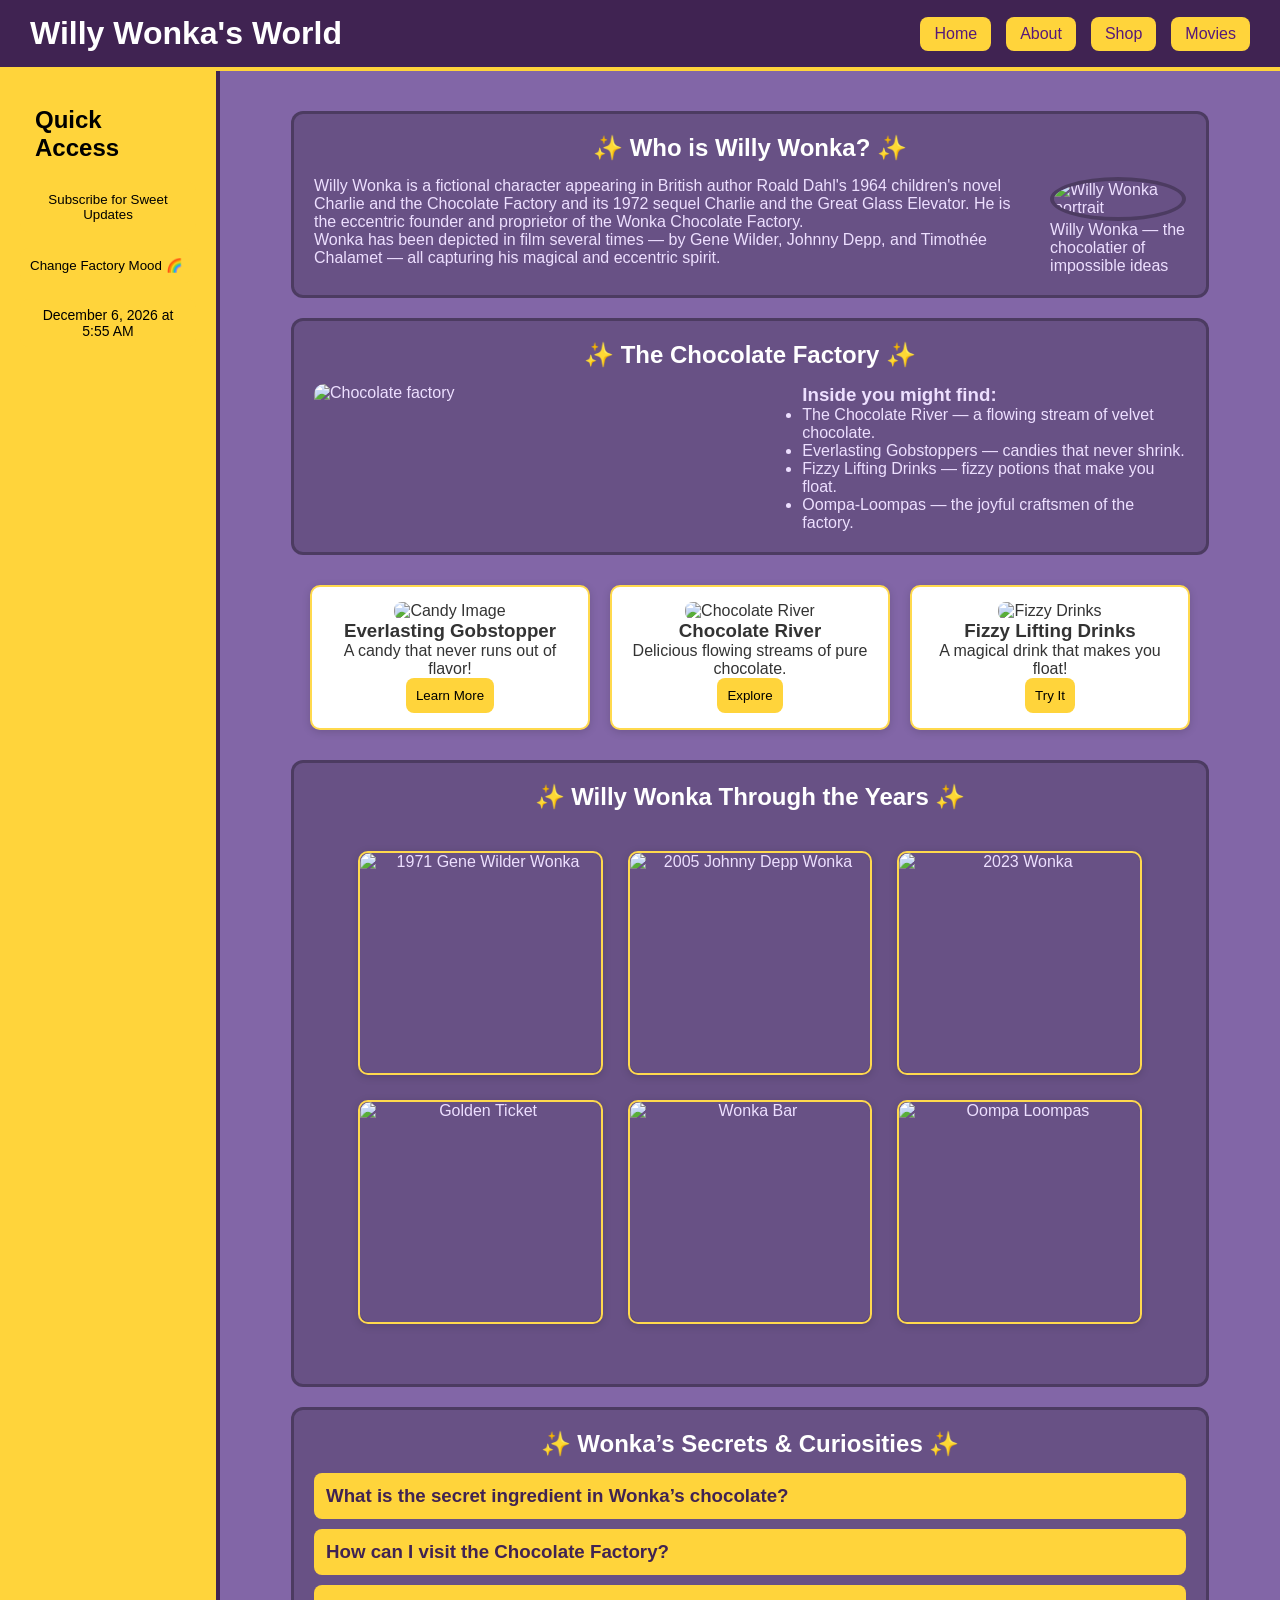
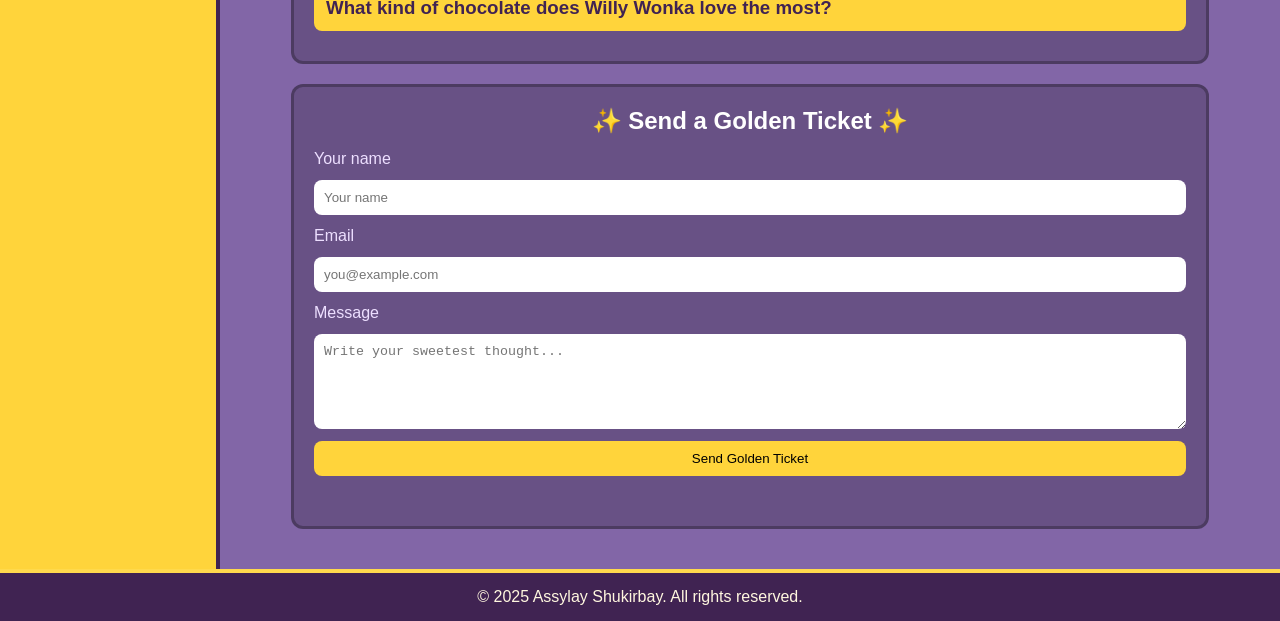
==== index.html @ 3266de16 "Updated project version" ====
<!DOCTYPE html>
<html lang="en">
<head>
  <meta charset="UTF-8">
  <title>About Willy Wonka</title>
  <link rel="stylesheet" href="style3.css">
  <meta name="viewport" content="width=device-width, initial-scale=1.0">
</head>
<body>

<div class="page-grid">
  
  <!-- Header -->
  <header class="header">

    <h1 class="site-title">Willy Wonka's World</h1>
    <nav class="nav">
      <a href="willy.html" class="nav-link">Home</a>
      <a href="index.html" class="nav-link">About</a>
      <a href="shop.html" class="nav-link">Shop</a>
      <a href="movies.html" class="nav-link">Movies</a>
    </nav>

  </header>

  <!-- Sidebar -->
  <aside class="sidebar">
    <h2>Quick Access</h2>

    <!-- Subscribe Button (Task 3 trigger) -->
    <div style="margin-top:20px;">
      <button id="openSubscribe" class="btn">Subscribe for Sweet Updates</button>
    </div>

    <div style="margin-top:16px;">
      <button id="changeBgBtn" class="btn">Change Factory Mood 🌈</button>
    </div>

    <div id="dateTimeBlock" class="sidebar-datetime" style="margin-top:16px;">
      <p id="nowText">Loading date & time...</p>
    </div>

  </aside>

  <!-- Main Content -->
  <main class="main">

    <!-- Who is Willy Wonka -->
    <div class="about-box">
      <h2 class="section-title">Who is Willy Wonka?</h2>
      <div class="who-grid">
        <div class="who-text">
          <p>Willy Wonka is a fictional character appearing in British author Roald Dahl's 1964 children's novel Charlie and the Chocolate Factory and its 1972 sequel Charlie and the Great Glass Elevator. He is the eccentric founder and proprietor of the Wonka Chocolate Factory.</p>
          <p>Wonka has been depicted in film several times — by Gene Wilder, Johnny Depp, and Timothée Chalamet — all capturing his magical and eccentric spirit.</p>
        </div>
        <div class="who-img">
          <img class="profile-img" src="https://i.ebayimg.com/images/g/S~IAAOSwTSdfg7ub/s-l1200.jpg" alt="Willy Wonka portrait">
          <p class="img-text">Willy Wonka — the chocolatier of impossible ideas</p>
        </div>
      </div>
    </div>

    <!-- The Factory -->
    <div class="about-box">
      <h2 class="section-title">The Chocolate Factory</h2>
      <div class="factory-media">
        <img class="factory-img" src="https://media.mpcvfx.com/app/uploads/2022/04/newcharlie_0005_2293dcg-1280x601.jpg" alt="Chocolate factory">
        <div class="factory-list">
          <h3>Inside you might find:</h3>
          <ul>
            <li>The Chocolate River — a flowing stream of velvet chocolate.</li>
            <li>Everlasting Gobstoppers — candies that never shrink.</li>
            <li>Fizzy Lifting Drinks — fizzy potions that make you float.</li>
            <li>Oompa-Loompas — the joyful craftsmen of the factory.</li>
          </ul>
        </div>
      </div>
    </div>

    <!-- Cards -->
    <div class="card-row">
      <div class="card">
        <img src="https://static.vecteezy.com/system/resources/previews/046/542/639/non_2x/a-pile-of-colorful-candies-on-a-transparent-background-free-png.png" alt="Candy Image">
        <h3>Everlasting Gobstopper</h3>
        <p>A candy that never runs out of flavor!</p>
        <button class="btn">Learn More</button>
      </div>
      <div class="card">
        <img src="https://static.vecteezy.com/system/resources/previews/059/022/002/non_2x/delicious-melted-chocolate-bar-with-nuts-and-splash-sweet-treat-photography-free-png.png" alt="Chocolate River">
        <h3>Chocolate River</h3>
        <p>Delicious flowing streams of pure chocolate.</p>
        <button class="btn">Explore</button>
      </div>
      <div class="card">
        <img src="https://static.vecteezy.com/system/resources/previews/069/588/450/non_2x/colorful-summer-drinks-free-png.png" alt="Fizzy Drinks">
        <h3>Fizzy Lifting Drinks</h3>
        <p>A magical drink that makes you float!</p>
        <button class="btn">Try It</button>
      </div>
    </div>

<!-- Gallery -->
    <div class="about-box">
      <h2 class="section-title">Willy Wonka Through the Years</h2>
      <div class="gallery">
        <figure> <img src="https://i.ebayimg.com/images/g/bK4AAOSwjyNiT4~T/s-l1200.jpg" alt="1971 Gene Wilder Wonka"> <figcaption>1971 Poster</figcaption> </figure> 
        <figure> <img src="https://static0.srcdn.com/wordpress/wp-content/uploads/2016/12/Gene-Wilder-in-Willy-Wonka-and-the-Chocolate-Factory.jpg" alt="2005 Johnny Depp Wonka"> <figcaption>Gene Wilder</figcaption> </figure> 
        <figure> <img src="https://upload.wikimedia.org/wikipedia/en/d/d9/Oompa_Loompas_in_1971.png" alt="2023 Wonka"> <figcaption>Oompa Loompas</figcaption> </figure> 
        <figure> <img src="https://images.bauerhosting.com/legacy/empire-tmdb/films/252/images/nyqiCFF3pjcdwG2KmOwvM6CCLKA.jpg" alt="Golden Ticket"> <figcaption>2005 Scene</figcaption> </figure> 
        <figure> <img src="https://m.media-amazon.com/images/M/MV5BMTM1MzAyMTk3Nl5BMl5BanBnXkFtZTcwMTIyNTIyMw@@._V1_.jpg" alt="Wonka Bar"> <figcaption>Johny Depp</figcaption> </figure> 
        <figure> <img src="https://static.wikia.nocookie.net/timburton/images/b/b1/WillyWonka.jpg" alt="Oompa Loompas"> <figcaption>Burton Style</figcaption> </figure> 
      </div>
    </div>

    <!-- FAQ -->
    <div class="about-box">
      <h2 class="section-title">Wonka’s Secrets & Curiosities</h2>

      <div class="faq">
        <div class="faq-item">
          <h3 class="faq-question">What is the secret ingredient in Wonka’s chocolate?</h3>
          <div class="faq-answer">
            <p>The secret in Wonka’s chocolate isn’t just sugar and cocoa — it’s pure wonder. It’s created with imagination and a little bit of mischief.</p>
          </div>
        </div>

        <div class="faq-item">
          <h3 class="faq-question">How can I visit the Chocolate Factory?</h3>
          <div class="faq-answer">
            <p>Find a Golden Ticket hidden inside a Wonka Bar — only the chosen few can enter the factory.</p>
          </div>
        </div>

        <div class="faq-item">
          <h3 class="faq-question">What kind of chocolate does Willy Wonka love the most?</h3>
          <div class="faq-answer">
            <p>He loves the kind that makes people smile — sometimes the simplest bar has the most magic.</p>
          </div>
        </div>
      </div>
    </div>

    <!-- Contact Form -->
    <div class="about-box">
      <h2 class="section-title">Send a Golden Ticket</h2>
      <form id="contactForm" class="contact-form" action="#" method="post" novalidate>
        <label for="name">Your name</label>
        <input id="name" name="name" type="text" placeholder="Your name">

        <label for="email">Email</label>
        <input id="email" name="email" type="email" placeholder="you@example.com">

        <label for="message">Message</label>
        <textarea id="message" name="message" rows="5" placeholder="Write your sweetest thought..."></textarea>

        <button class="btn" type="submit">Send Golden Ticket</button>
      </form>
    </div>

  </main>

  <!-- Footer -->
  <footer class="footer">
    <p>© 2025 Assylay Shukirbay. All rights reserved.</p>
  </footer>
</div>

<div id="subscribeOverlay" class="popup-overlay hidden">
  <div class="popup" role="dialog" aria-modal="true" aria-labelledby="popupTitle">
    <h2 id="popupTitle">Join the Candy Club!</h2>
    <form id="subscribeForm" class="popup-form" novalidate>
      <label for="popupEmail">Email:</label>
      <input type="email" id="popupEmail" name="popupEmail" placeholder="you@wonka.com" required>
      <div style="display:flex; gap:8px; justify-content:center; margin-top:10px;">
        <button type="submit" class="btn">Join Now</button>
        <button type="button" id="closeSubscribe" class="btn close-btn">Close</button>
      </div>
    </form>
  </div>
</div>

<!--Script Connection -->
<script src="script3.js" defer></script>
</body>
</html>
---- style3.css ----
body {
  font-family:'Segoe UI', Tahoma, Geneva, Verdana, sans-serif;
}
* { box-sizing: border-box; margin: 0; padding: 0; } 
.page-grid {
  display: grid;
  grid-template-areas:
    "header header"
    "sidebar main"
    "footer footer";
  grid-template-columns: 220px 1fr;
  grid-template-rows: auto 1fr auto;
  min-height: 100vh;
  background: #8266a7;
}

/* Areas */
.header { grid-area: header; }
.sidebar { grid-area: sidebar; }
.main { grid-area: main; }
.footer { grid-area: footer; }

/* header*/
.header {
  background: #402352;
  color: white;
  padding: 15px 30px;
  border-bottom: 4px solid #ffd43b;
  display: flex;
  justify-content: space-between;
  align-items: center;
}
.nav {
  display: flex;
  gap: 15px;
}
.nav-link {
  padding: 8px 14px;
  background: #ffd43b;
  color: #571979;
  text-decoration: none;
  border-radius: 8px;
  transition: 0.3s;
}
.nav-link:hover {
  background: f5e77a;
  color: white;
}

/*sidebar*/
.sidebar {
  background: #ffd43b;
  padding: 20px;
  border-right: 4px solid #402352;
}
.sidebar h2 {
  margin:15px;
}

.popup-form .error-text {
  color: #000000; /* нежно-розовый */
}

.sidebar a {
  text-decoration: none;
  color: #402352;
}

.sidebar-datetime {
  background: #ffd43b;
  border-radius: 8px;
  padding: 8px;
  color: #000000;
  font-size: 14px;
  text-align: center;
}

/*main content*/
.main {
  padding: 20px;
  color: #eddfff;
}

/* Titles */
.section-title {
  color: white;
  text-align: center;
  margin-bottom: 15px;
}
.section-title::before { content: "✨ "; }
.section-title::after { content: " ✨"; }

/* About */
.about-box {
  background: rgba(0,0,0,0.2);
  margin: 20px auto;
  padding: 20px;
  border: 3px solid #00000045;
  border-radius: 12px;
  width: 90%;
}
.who-grid {
  display: flex;
  gap: 20px;
}
.profile-img {
  width: 200px;
  height: 200px;
  border-radius: 50%;
  border: 4px solid #00000045;
}

/* Factory */
.factory-media {
  display: flex;
  gap: 20px;
  margin-top: 10px;
}
.factory-img {
  width: 60%;
  border-radius: 10px;
  object-fit: cover;
}

/* FAQ styles */
.faq {
  margin-top: 10px;
}
.faq-item {
  margin-bottom: 10px;
}
.faq-question {
  background: #ffd43b;
  color: #402352;
  padding: 12px;
  border-radius: 8px;
  cursor: pointer;
  margin-bottom: 0;
  transition: background 0.3s;
  user-select: none;
}
.faq-question:hover {
  background: #ffb84d;
}
.faq-question.active {
  background: #ff9f3c;
  color: white;
}

.faq-answer {
  background: rgba(0, 0, 0, 0.178);
  color: rgb(255, 255, 255);
  padding: 0 12px;
  margin-bottom: 5px;
  overflow: hidden;
  border-radius: 8px;
  transition: max-height 0.35s ease, padding 0.35s ease;
  max-height: 0; /* hidden by default */
}

/* Cards */
.card-row {
  color: #333;
  display: flex;
  gap: 20px;
  margin: 30px auto;
  justify-content: center;
  flex-wrap: wrap;
}
.card {
  background: white;
  border-radius: 10px;
  padding: 15px;
  max-width: 280px;
  text-align: center;
  transition: transform 0.3s, box-shadow 0.3s;
  border: 2px solid #ffd94d;              
  box-shadow: 0 2px 8px rgba(0,0,0,0.15); 
}
.card img {
  width: 100%;
  height: auto;
  object-fit: contain;
  border-radius: 8px;
}
.card:hover {
  transform: scale(1.05);
  box-shadow: 0 4px 12px rgba(0,0,0,0.3);
}

/* Gallery */
.gallery {
  display: grid;
  grid-template-columns: repeat(3, 1fr);
  gap: 25px; 
  margin: 40px auto;
  width: 90%;
}
.gallery figure {
  position: relative;
  overflow: hidden;
  border-radius: 10px;
  margin: 0;
  text-align: center;
  border: 2px solid #ffd94d;             
  box-shadow: 0 2px 8px rgba(0,0,0,0.15);
}
.gallery img {
  width: 100%;
  height: 220px;
  object-fit: cover;
  border-radius: 10px;
  display: block;
  transition: transform 0.3s, box-shadow 0.3s;
  box-shadow: 0 4px 10px rgba(0,0,0,0.3);
}
.gallery figure:hover img {
  transform: scale(1.1);
  box-shadow: 0 6px 16px rgba(0,0,0,0.4);
}
.gallery figcaption {
  position: absolute;
  bottom: 0;
  left: 0;
  right: 0;
  background: rgba(0,0,0,0.6);
  color: #fff7df;
  padding: 8px;
  text-align: center;
  opacity: 0;
  transition: opacity 0.3s;
}
.gallery figure:hover figcaption {
  opacity: 1;
}

/* Contact Form */
.contact-form {
  display: flex;
  flex-direction: column;
  gap: 12px;
  margin-bottom: 30px; 
}
.contact-form input,
.contact-form textarea {
  padding: 10px;
  border-radius: 8px;
  border: none;
}
.btn {
  background: #ffd43b;
  padding: 10px;
  border: none;
  border-radius: 8px;
  cursor: pointer;
}
.btn:hover {
  background: #ffb84d;
  color: white;
}

/* Footer */
.footer {
  background: #402352;
  color: #fff7df;
  text-align: center;
  padding: 15px;
  border-top: 4px solid #ffd94d;
}

.popup-overlay {
  position: fixed;
  top: 0;
  left: 0;
  width: 100%;
  height: 100%;
  display: flex;
  align-items: center;
  justify-content: center;
  background: rgba(64, 35, 82, 0.8);
  z-index: 1000;
}
.popup {
  background: #ffd94d;
  padding: 20px;
  border-radius: 12px;
  color: #402352;
  text-align: center;
  width: 320px;
}
.popup input {
  width: 100%;
  padding: 8px;
  margin: 10px 0;
  border-radius: 8px;
  border: none;
}

.hidden {
  display: none;
}

.error-text {
  color: #ffb84d;
  font-size: 14px;
  margin-top: 6px;
}

/* Responsive */
@media (max-width: 900px) {
  .page-grid { grid-template-columns: 1fr; grid-template-areas: "header" "main" "sidebar" "footer"; }
  .sidebar { order: 3; }
  .who-grid { flex-direction: column; align-items: center; }
  .gallery { grid-template-columns: repeat(2, 1fr); }
}
@media (max-width: 480px) {
  .gallery { grid-template-columns: 1fr; }
}
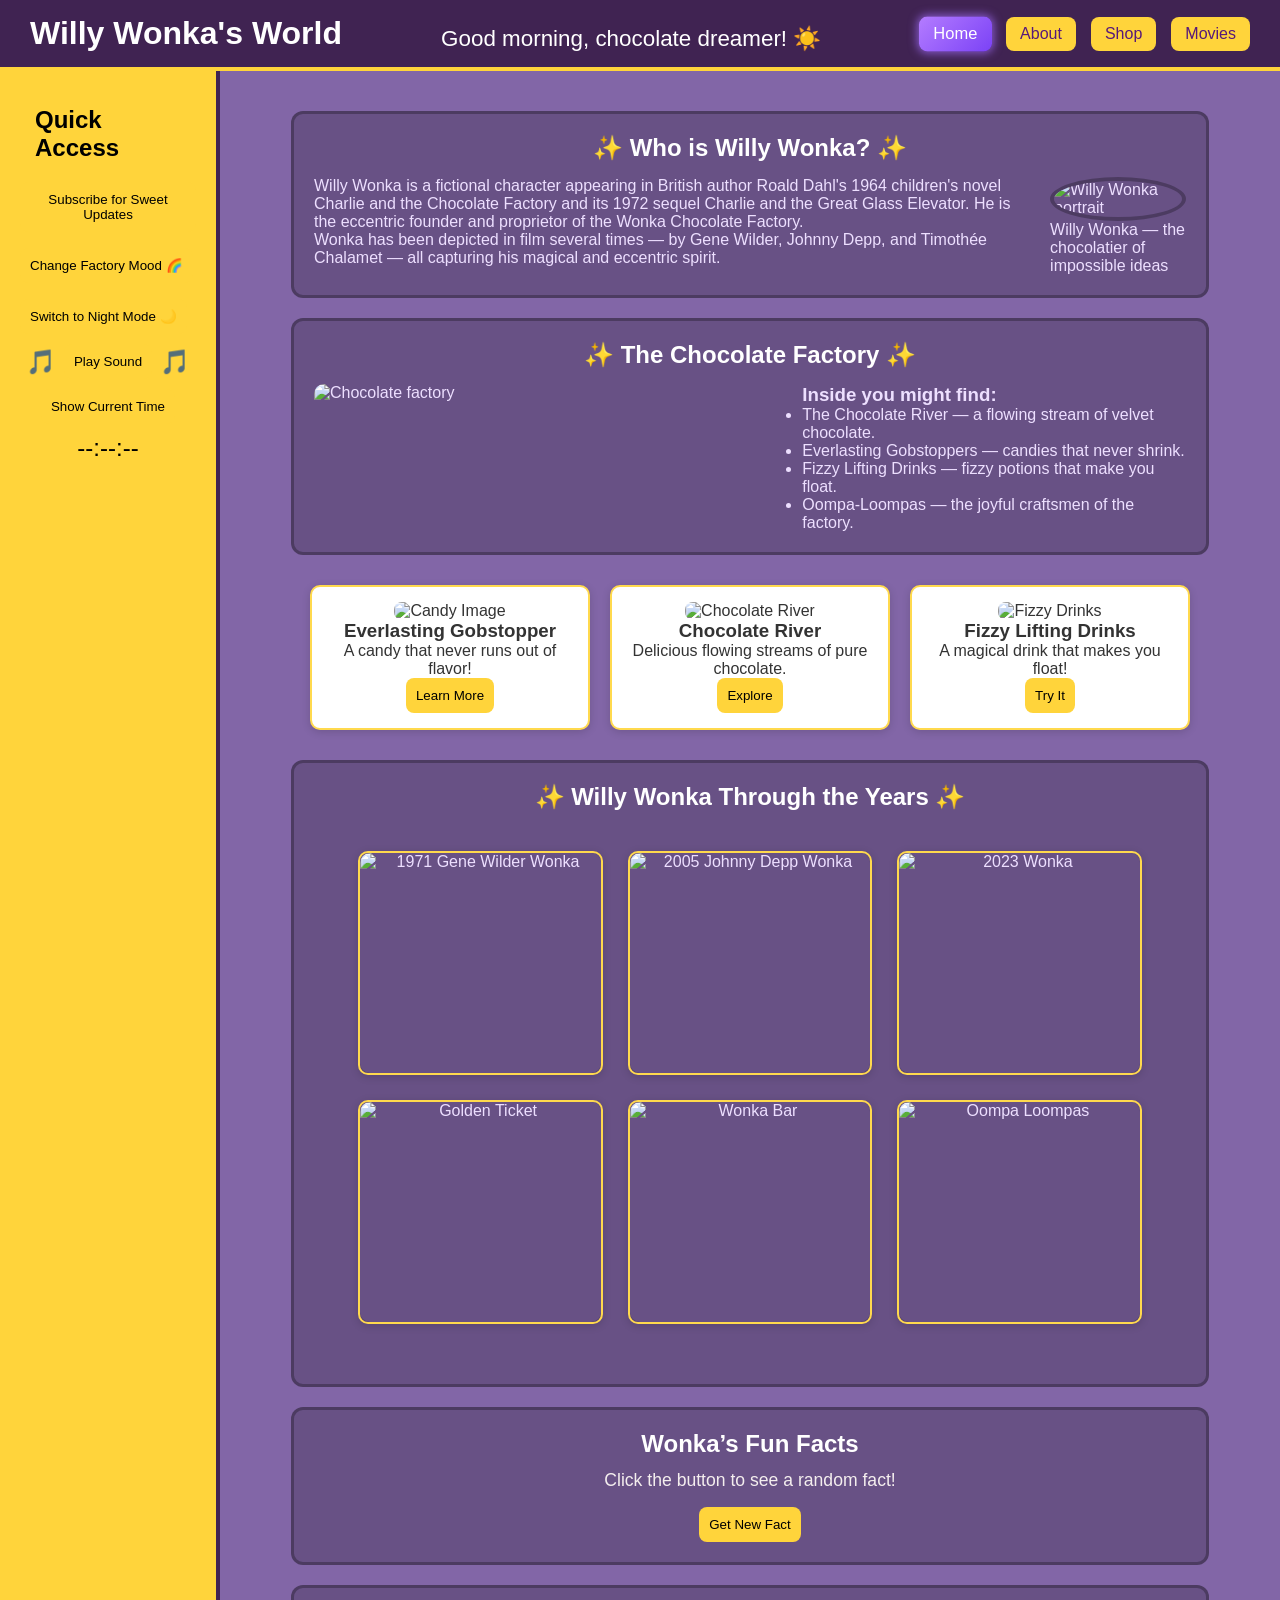
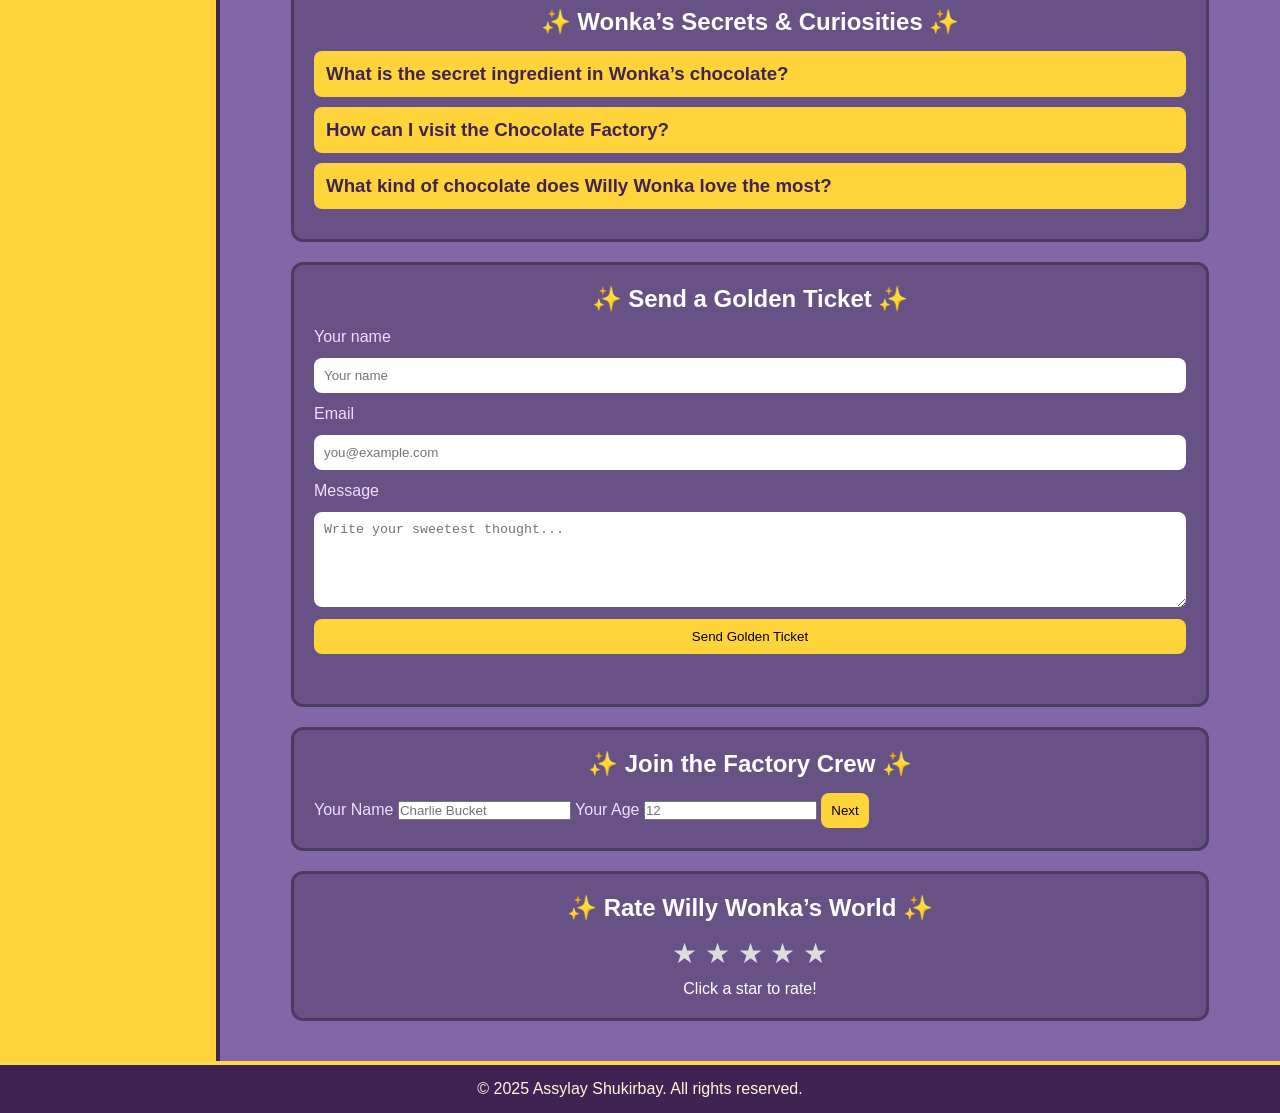
==== commit 09194042: "assignment" ====
--- a/index.html
+++ b/index.html
@@ -14,11 +14,14 @@
   <header class="header">
 
     <h1 class="site-title">Willy Wonka's World</h1>
+    <!-- Dynamic Greeting -->
+    <h3 id="greetingMessage" class="greeting-message"></h3>
+
     <nav class="nav">
-      <a href="willy.html" class="nav-link">Home</a>
-      <a href="index.html" class="nav-link">About</a>
-      <a href="shop.html" class="nav-link">Shop</a>
-      <a href="movies.html" class="nav-link">Movies</a>
+      <a href="willy.html" class="nav-item nav-link">Home</a>
+      <a href="index.html" class="nav-item nav-link">About</a>
+      <a href="shop.html" class="nav-item nav-link">Shop</a>
+      <a href="movies.html" class="nav-item nav-link">Movies</a>
     </nav>
 
   </header>
@@ -29,16 +32,28 @@
 
     <!-- Subscribe Button (Task 3 trigger) -->
     <div style="margin-top:20px;">
-      <button id="openSubscribe" class="btn">Subscribe for Sweet Updates</button>
+      <button id="openSubscribe" class="nav item btn">Subscribe for Sweet Updates</button>
     </div>
 
     <div style="margin-top:16px;">
-      <button id="changeBgBtn" class="btn">Change Factory Mood 🌈</button>
-    </div>
-
-    <div id="dateTimeBlock" class="sidebar-datetime" style="margin-top:16px;">
-      <p id="nowText">Loading date & time...</p>
-    </div>
+      <button id="changeBgBtn" class="nav item btn">Change Factory Mood 🌈</button>
+    </div>
+
+    <div style="margin-top:16px;">
+      <button id="themeToggle" class="nav item btn">Switch to Night Mode 🌙</button>
+    </div>
+
+    <li class="sound-menu-item" tabindex="0">
+      <div id="magicChoco" class="magic-sound">🎵</div>
+      <button id="soundButton" class="btn">Play Sound</button>
+      <audio id="wonkaSound" src="magic sound.mp3"></audio>
+      <div id="magicChoco" class="magic-sound">🎵</div>
+    </li>
+
+    <div class="time-box">
+    <button id="showTimeBtn" class="btn">Show Current Time</button>
+    <p id="timeDisplay">--:--:--</p>
+  </div>
 
   </aside>
 
@@ -99,7 +114,7 @@
       </div>
     </div>
 
-<!-- Gallery -->
+    <!-- Gallery -->
     <div class="about-box">
       <h2 class="section-title">Willy Wonka Through the Years</h2>
       <div class="gallery">
@@ -112,6 +127,30 @@
       </div>
     </div>
 
+    <!-- Random quoute section -->
+    <div class="about-box">
+    <div class="quote-section">
+      <h2>Wonka’s Fun Facts</h2>
+      <p id="factArea">Click the button to see a random fact!</p>
+
+      <div id="factList" style="display: none;">
+        <p>Roald Dahl wrote “Charlie and the Chocolate Factory” in 1964 — it became one of the most beloved children’s books in the world.</p>
+        <p>Willy Wonka’s first on-screen appearance was in 1971, played by Gene Wilder in a purple velvet coat and top hat.</p>
+        <p>The golden ticket idea was inspired by Dahl’s love of mystery and his dislike of boring chocolate bars.</p>
+        <p>In Tim Burton’s 2005 remake, Johnny Depp’s portrayal of Wonka was inspired partly by children’s TV hosts and pop icons.</p>
+        <p>Roald Dahl himself worked at Cadbury’s chocolate company — it gave him the idea for a secret chocolate factory!</p>
+        <p>The Oompa-Loompas were originally described as African pygmies — later changed to avoid controversy.</p>
+        <p>Every golden ticket in the story promised a lifetime supply of chocolate — the ultimate childhood dream!</p>
+        <p>Gene Wilder improvised many of his lines, adding his quirky and unpredictable energy to the character.</p>
+        <p>In the book, Charlie’s family was originally supposed to include more children — but Dahl simplified it later.</p>
+        <p>The chocolate river in the 1971 film was actually made from water, chocolate powder, and cream — and it spoiled fast!</p>
+      </div>
+
+      <button id="factButton" class="btn">Get New Fact </button>
+    </div>
+    </div>
+
+
     <!-- FAQ -->
     <div class="about-box">
       <h2 class="section-title">Wonka’s Secrets & Curiosities</h2>
@@ -156,6 +195,69 @@
         <button class="btn" type="submit">Send Golden Ticket</button>
       </form>
     </div>
+
+    <!-- Multi-Step Form -->
+    <div class="about-box">
+      <h2 class="section-title">Join the Factory Crew</h2>
+      <form id="multiStepForm" class="multi-form" novalidate>
+        <!-- Step 1 -->
+        <div class="form-step active-step" data-step="1">
+          <label for="crewName">Your Name</label>
+          <input type="text" id="crewName" name="crewName" placeholder="Charlie Bucket">
+
+          <label for="crewAge">Your Age</label>
+          <input type="number" id="crewAge" name="crewAge" placeholder="12">
+
+          <button type="button" class="btn next-btn">Next</button>
+        </div>
+
+        <!-- Step 2 -->
+        <div class="form-step" data-step="2">
+          <label for="favoriteSweet">Your Favorite Candy</label>
+          <input type="text" id="favoriteSweet" name="favoriteSweet" placeholder="Everlasting Gobstopper">
+
+          <label for="dreamRole">Your Dream Role in the Factory</label>
+          <input type="text" id="dreamRole" name="dreamRole" placeholder="Chocolate Taster 🍫">
+
+          <div class="form-navigation">
+            <button type="button" class="btn back-btn">Back</button>
+            <button type="button" class="btn next-btn">Next</button>
+          </div>
+        </div>
+
+        <!-- Step 3 -->
+        <div class="form-step" data-step="3">
+          <p>Review your information, and if everything looks delicious — submit your form!</p>
+          
+          <div class="review-box">
+            <p><strong>Name:</strong> <span id="reviewName"></span></p>
+            <p><strong>Age:</strong> <span id="reviewAge"></span></p>
+            <p><strong>Favorite Candy:</strong> <span id="reviewSweet"></span></p>
+            <p><strong>Dream Role:</strong> <span id="reviewRole"></span></p>
+          </div>
+          
+          <div class="form-navigation">
+            <button type="button" class="btn back-btn">Back</button>
+            <button type="submit" class="btn">Submit</button>
+          </div>
+        </div>
+      </form>
+    </div>
+
+
+    <!-- Rating Section -->
+    <div class="about-box">
+      <h2 class="section-title">Rate Willy Wonka’s World</h2>
+      <div class="rating-section" style="text-align:center; font-size:28px; color:#ddd;">
+        <span class="star" data-value="1">★</span>
+        <span class="star" data-value="2">★</span>
+        <span class="star" data-value="3">★</span>
+        <span class="star" data-value="4">★</span>
+        <span class="star" data-value="5">★</span>
+      </div>
+      <p id="ratingMessage" style="text-align:center; margin-top:10px; color:white;">Click a star to rate!</p>
+    </div>
+
 
   </main>
 
@@ -182,4 +284,4 @@
 <!--Script Connection -->
 <script src="script3.js" defer></script>
 </body>
-</html>
+</html>
--- a/style3.css
+++ b/style3.css
@@ -1,7 +1,7 @@
+* { box-sizing: border-box; margin: 0; padding: 0; } 
 body {
   font-family:'Segoe UI', Tahoma, Geneva, Verdana, sans-serif;
 }
-* { box-sizing: border-box; margin: 0; padding: 0; } 
 .page-grid {
   display: grid;
   grid-template-areas:
@@ -53,6 +53,7 @@
   padding: 20px;
   border-right: 4px solid #402352;
 }
+
 .sidebar h2 {
   margin:15px;
 }
@@ -73,6 +74,44 @@
   color: #000000;
   font-size: 14px;
   text-align: center;
+}
+
+.sound-menu-item {
+  display: flex;
+  align-items: center;
+  justify-content: center;
+  gap: 8px;
+  margin-top: 10px;
+}
+
+.sound-btn {
+  background: #ffd43b;
+  padding: 10px;
+  border: none;
+  border-radius: 8px;
+  color: #000000;
+  cursor: pointer;
+}
+
+.sound-btn:hover {
+  background-color: #ffd43b;
+  color: #ffffff;
+  transform: scale(1.05);
+}
+
+.magic-sound {
+  font-size: 1.5rem;
+  animation: spin 3s linear infinite;
+}
+
+/* ключевые кадры вращения */
+@keyframes spin {
+  from {
+    transform: rotate(0deg);
+  }
+  to {
+    transform: rotate(360deg);
+  }
 }
 
 /*main content*/
@@ -268,6 +307,7 @@
   border-top: 4px solid #ffd94d;
 }
 
+/* Popup */
 .popup-overlay {
   position: fixed;
   top: 0;
@@ -306,6 +346,228 @@
   margin-top: 6px;
 }
 
+/* Rating star */
+.star {
+  cursor: pointer;
+  transition: color 0.3s, transform 0.2s;
+}
+.star:hover {
+  transform: scale(1.2);
+}
+.star.selected {
+  color: #ffd43b;
+}
+.star.highlight {
+  color: #ffb84d;
+}
+
+/* --- Random Fact Section --- */
+.quote-section{
+  text-align: center;
+}
+
+.quote-section h2 {
+  margin-bottom: 12px;
+  color: #ffffff;
+}
+
+.quote-section p {
+  font-size: 1.1em;
+  margin-bottom: 16px;
+  color: #f4eeee;
+}
+
+/* time */
+.time-box {
+  padding: 10px;
+  text-align: center;
+}
+
+.time-box h2 {
+  color: #000000;
+}
+
+#timeDisplay {
+  font-size: 1.5rem;
+  color: #000000;
+  margin-top: 10px;
+  transition: opacity 0.3s ease;
+}
+
+
+/* --- Keyboard Navigation Highlight --- */
+.nav-item:focus {
+  outline: none;
+  box-shadow: 0 0 8px 2px #a36fffaa;
+  background: linear-gradient(135deg, #b47cff, #7b42f6);
+  color: white !important;
+  transform: scale(1.03);
+  transition: all 0.2s;
+}
+
+/* --- Multi-Step Form --- */
+.form-step {
+  display: none;
+  opacity: 0;
+  transform: translateY(10px);
+  transition: opacity 0.4s ease, transform 0.4s ease;
+}
+
+.active-step {
+  display: block;
+  opacity: 1;
+  transform: translateY(0);
+}
+
+.night-mode .review-box {
+  background: rgba(255, 255, 255, 0.08);
+  color: #e7dcff;
+  border: 1px solid #a97cff4d;
+}
+
+@keyframes fadeIn {
+  from { opacity: 0; transform: translateY(5px); }
+  to { opacity: 1; transform: translateY(0); }
+}
+
+/* --- Greeting Message --- */
+.greeting-message {
+  font-size: 1.4rem;
+  font-weight: 500;
+  text-align: center;
+  color: #ffffff;
+  margin-top: 10px;
+  transition: color 0.3s ease, opacity 0.5s ease;
+}
+
+/* --- Deep Night Theme --- */
+.night-mode {
+  background: #0f0b18 !important;
+  color: #f0eaff !important;
+}
+
+/* Header */
+.night-mode .header {
+  background: #1a1028;
+  color: #ffe87a;
+  border-bottom-color: #a36fff;
+  box-shadow: 0 0 12px #3d1d66;
+}
+
+.night-mode .greeting-message {
+  color: #d6b6ff;
+}
+
+/* Keyboard navigation */
+.night-mode .nav-item:focus {
+  box-shadow: 0 0 10px 3px #ffda7988;
+  background: linear-gradient(135deg, #6a36a8, #522b82);
+  color: #ffe87a !important;
+}
+
+/* Sidebar */
+.night-mode .sidebar {
+  background: #1e1433;
+  color: #ffe87a;
+  border-right-color: #a36fff;
+  box-shadow: inset 0 0 10px #2d1a4f;
+}
+.night-mode .sidebar h2 {
+  color: #ffda79;
+}
+
+.night-mode .sidebar #timeDisplay{
+  color: #f4eeee;
+}
+
+
+/* Main */
+.night-mode .main {
+  color: #f0eaff;
+}
+
+/* Boxes */
+.night-mode .about-box {
+  background: rgba(255, 255, 255, 0.08);
+  border: 2px solid #a36fff55;
+  box-shadow: 0 0 10px rgba(163, 111, 255, 0.2);
+}
+
+/* Buttons */
+.night-mode .btn {
+  background: linear-gradient(145deg, #522b82, #6a36a8);
+  color: #ffe87a;
+  border: 1px solid #a36fff55;
+  box-shadow: 0 0 6px rgba(163, 111, 255, 0.3);
+}
+.night-mode .btn:hover {
+  background: linear-gradient(145deg, #6a36a8, #844cd1);
+  color: white;
+}
+
+/* Nav Links */
+.night-mode .nav-link {
+  background: #522b82;
+  color: #ffd94d;
+  border: 1px solid #a36fff33;
+}
+.night-mode .nav-link:hover {
+  background: #844cd1;
+  color: white;
+}
+
+/* Footer */
+.night-mode .footer {
+  background: #1a1028;
+  color: #ffe87a;
+  border-top-color: #a36fff;
+  box-shadow: 0 -2px 12px #3d1d66;
+}
+
+/* Gallery & Cards */
+.night-mode .card {
+  background: #1e1433;
+  color: #e4d6ff;
+  border-color: #a36fff55;
+  box-shadow: 0 0 10px rgba(163, 111, 255, 0.2);
+}
+.night-mode .gallery figure {
+  border-color: #a36fff55;
+  box-shadow: 0 0 10px rgba(163, 111, 255, 0.25);
+}
+
+/* Quote section */
+
+.night-mode .quote-section h2 {
+  color: #ffda79;
+}
+
+.night-mode .quote-section p {
+  color: #f0eaff;
+}
+/* FAQ */
+.night-mode .faq-question {
+  background: #2b1a4a;
+  color: #ffda79;
+}
+.night-mode .faq-question.active {
+  background: #844cd1;
+  color: white;
+}
+.night-mode .faq-answer {
+  background: rgba(255, 255, 255, 0.07);
+  color: #f0eaff;
+}
+
+/* Stars (for rating) */
+.night-mode .star.selected {
+  color: #ffda79;
+}
+.night-mode .star.highlight {
+  color: #ffe87a;
+}
+
+
 /* Responsive */
 @media (max-width: 900px) {
   .page-grid { grid-template-columns: 1fr; grid-template-areas: "header" "main" "sidebar" "footer"; }
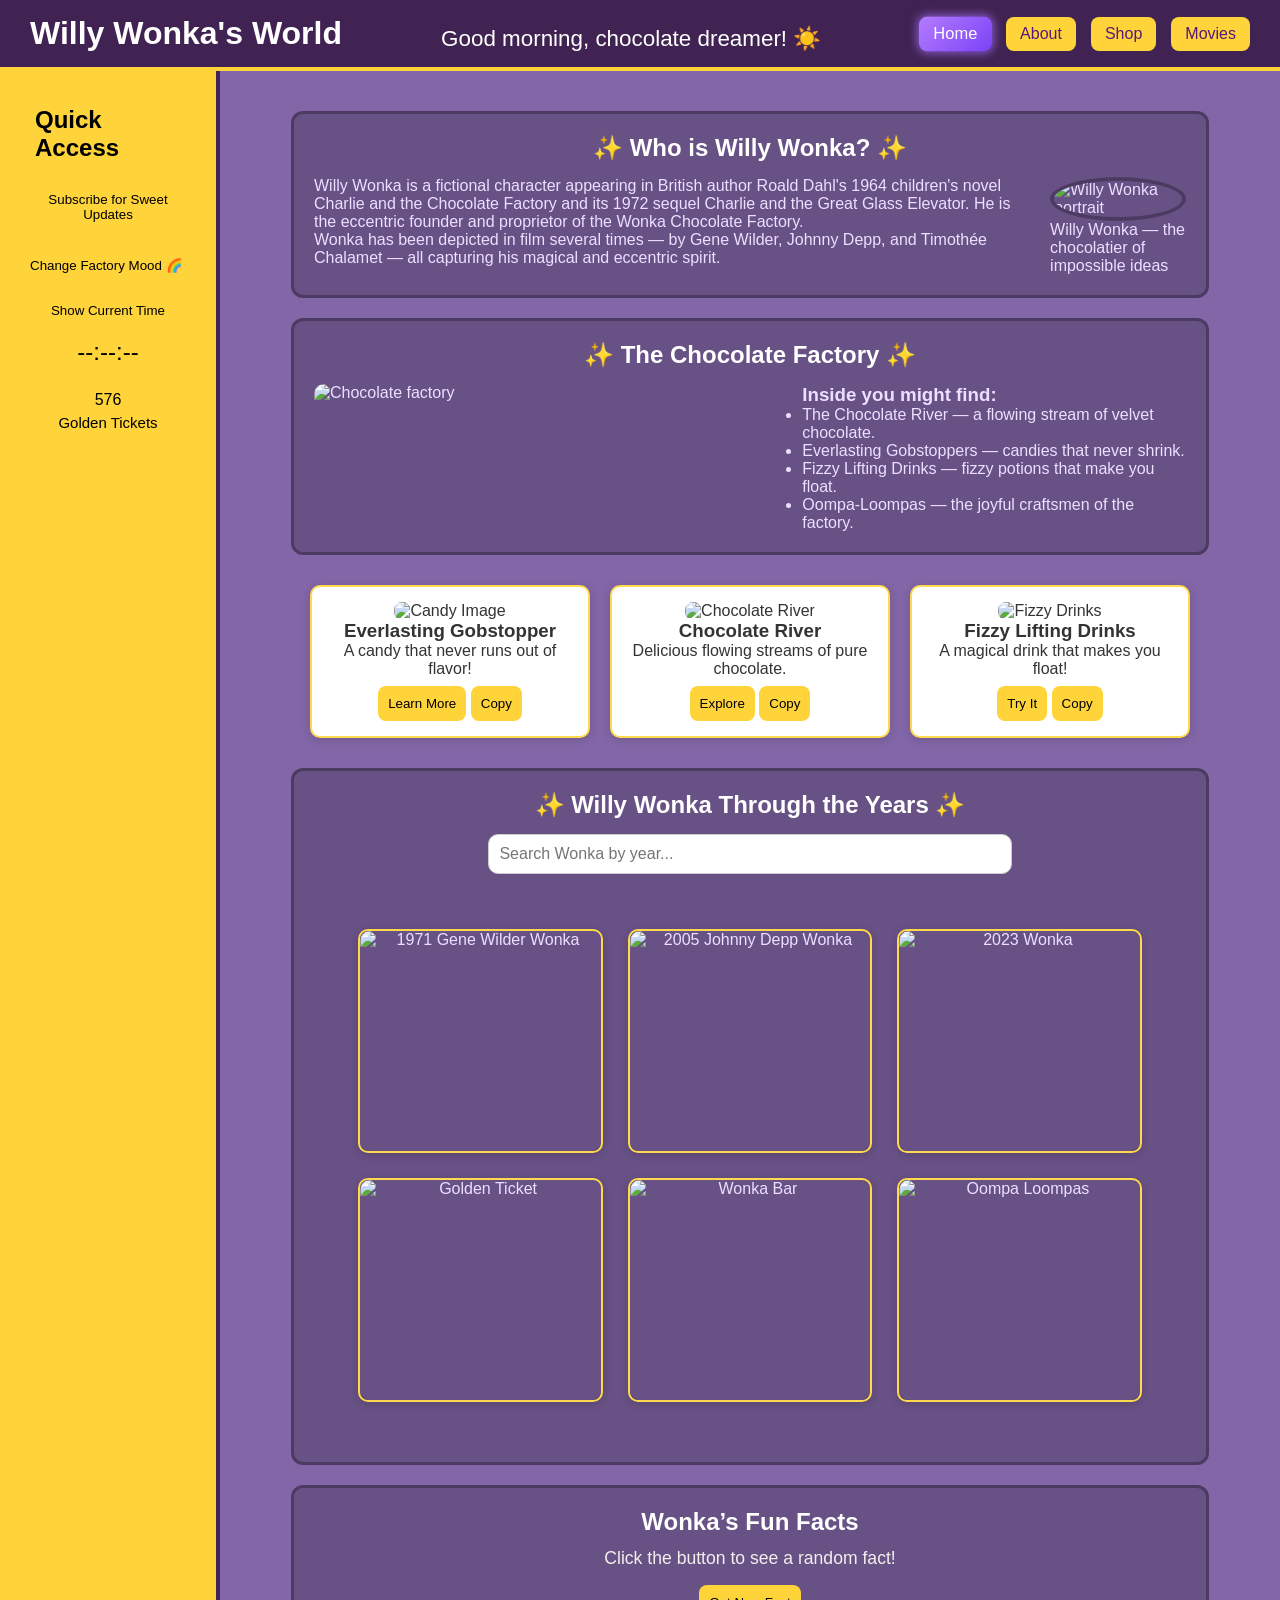
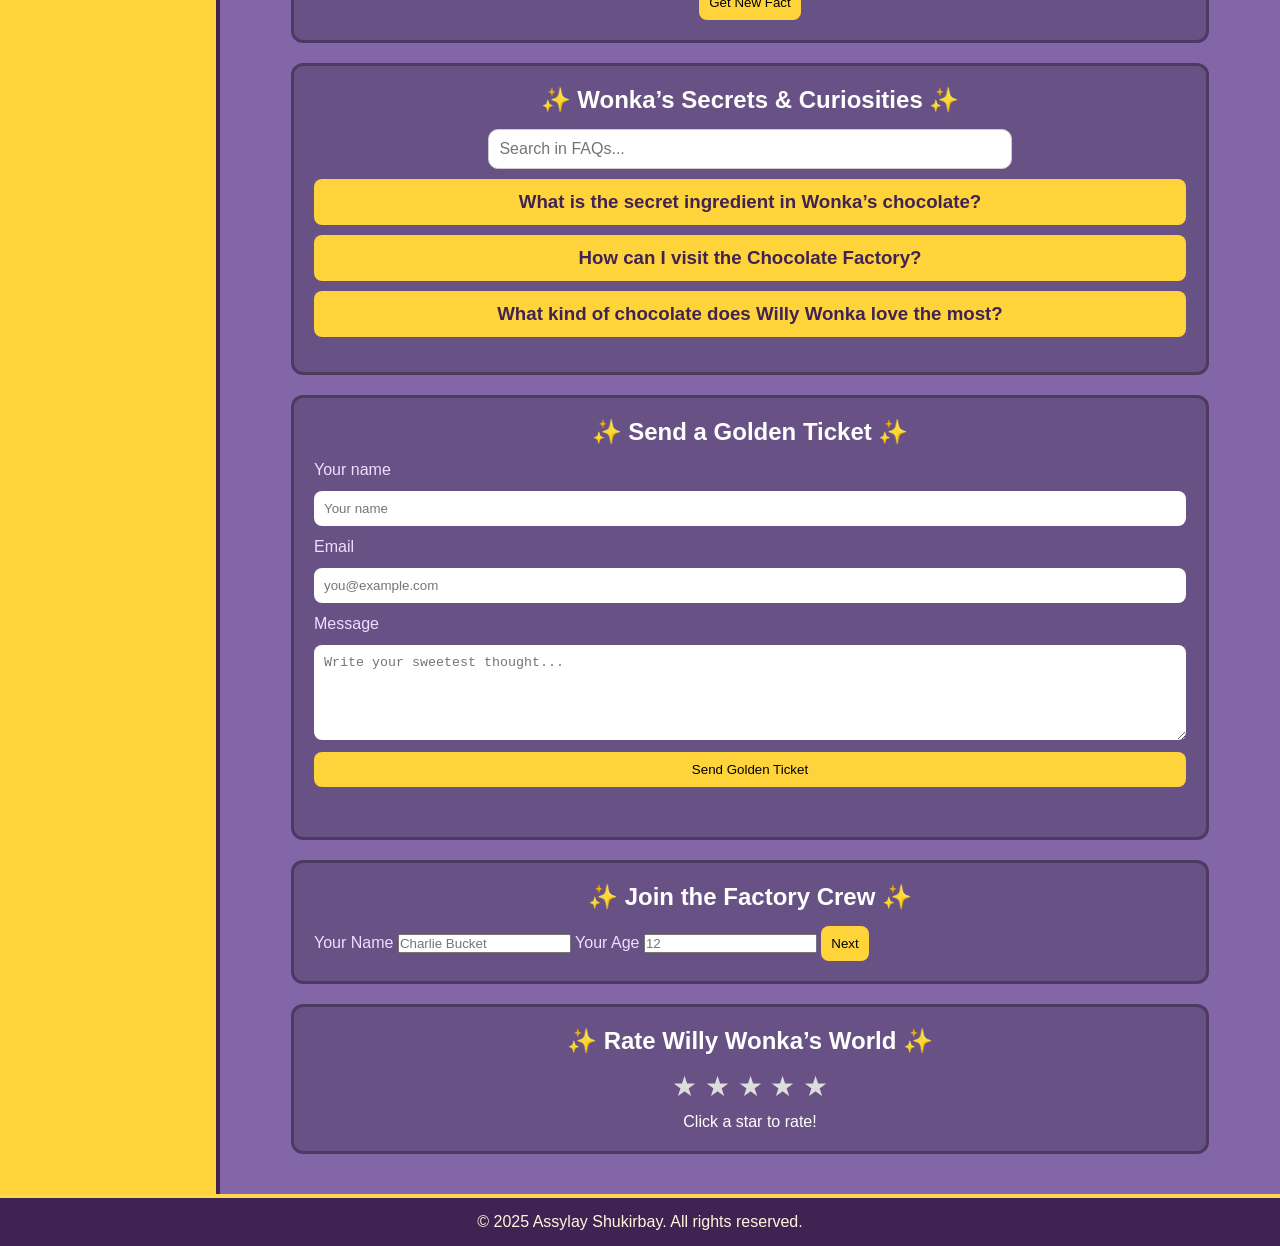
==== commit 9ae2953d: "jq" ====
--- a/index.html
+++ b/index.html
@@ -3,10 +3,13 @@
 <head>
   <meta charset="UTF-8">
   <title>About Willy Wonka</title>
+  <script src="https://ajax.googleapis.com/ajax/libs/jquery/3.7.1/jquery.min.js"></script>
   <link rel="stylesheet" href="style3.css">
   <meta name="viewport" content="width=device-width, initial-scale=1.0">
 </head>
 <body>
+<div id="scrollBar"></div>
+<div id="notification-container"></div>
 
 <div class="page-grid">
   
@@ -39,22 +42,17 @@
       <button id="changeBgBtn" class="nav item btn">Change Factory Mood 🌈</button>
     </div>
 
-    <div style="margin-top:16px;">
-      <button id="themeToggle" class="nav item btn">Switch to Night Mode 🌙</button>
-    </div>
-
-    <li class="sound-menu-item" tabindex="0">
-      <div id="magicChoco" class="magic-sound">🎵</div>
-      <button id="soundButton" class="btn">Play Sound</button>
-      <audio id="wonkaSound" src="magic sound.mp3"></audio>
-      <div id="magicChoco" class="magic-sound">🎵</div>
-    </li>
-
     <div class="time-box">
     <button id="showTimeBtn" class="btn">Show Current Time</button>
     <p id="timeDisplay">--:--:--</p>
   </div>
 
+  <div class="sidebar-counter">
+    <div class="counter-item">
+      <span class="count" data-target="1200">0</span>
+      <p>Golden Tickets</p>
+    </div>
+  </div>
   </aside>
 
   <!-- Main Content -->
@@ -99,33 +97,43 @@
         <h3>Everlasting Gobstopper</h3>
         <p>A candy that never runs out of flavor!</p>
         <button class="btn">Learn More</button>
-      </div>
+        <button class="btn copy-btn">Copy</button>
+      </div>
+
       <div class="card">
         <img src="https://static.vecteezy.com/system/resources/previews/059/022/002/non_2x/delicious-melted-chocolate-bar-with-nuts-and-splash-sweet-treat-photography-free-png.png" alt="Chocolate River">
         <h3>Chocolate River</h3>
         <p>Delicious flowing streams of pure chocolate.</p>
         <button class="btn">Explore</button>
-      </div>
+        <button class="btn copy-btn">Copy</button>
+      </div>
+
       <div class="card">
         <img src="https://static.vecteezy.com/system/resources/previews/069/588/450/non_2x/colorful-summer-drinks-free-png.png" alt="Fizzy Drinks">
         <h3>Fizzy Lifting Drinks</h3>
         <p>A magical drink that makes you float!</p>
         <button class="btn">Try It</button>
+        <button class="btn copy-btn">Copy</button>
       </div>
     </div>
 
     <!-- Gallery -->
     <div class="about-box">
       <h2 class="section-title">Willy Wonka Through the Years</h2>
-      <div class="gallery">
-        <figure> <img src="https://i.ebayimg.com/images/g/bK4AAOSwjyNiT4~T/s-l1200.jpg" alt="1971 Gene Wilder Wonka"> <figcaption>1971 Poster</figcaption> </figure> 
-        <figure> <img src="https://static0.srcdn.com/wordpress/wp-content/uploads/2016/12/Gene-Wilder-in-Willy-Wonka-and-the-Chocolate-Factory.jpg" alt="2005 Johnny Depp Wonka"> <figcaption>Gene Wilder</figcaption> </figure> 
-        <figure> <img src="https://upload.wikimedia.org/wikipedia/en/d/d9/Oompa_Loompas_in_1971.png" alt="2023 Wonka"> <figcaption>Oompa Loompas</figcaption> </figure> 
-        <figure> <img src="https://images.bauerhosting.com/legacy/empire-tmdb/films/252/images/nyqiCFF3pjcdwG2KmOwvM6CCLKA.jpg" alt="Golden Ticket"> <figcaption>2005 Scene</figcaption> </figure> 
-        <figure> <img src="https://m.media-amazon.com/images/M/MV5BMTM1MzAyMTk3Nl5BMl5BanBnXkFtZTcwMTIyNTIyMw@@._V1_.jpg" alt="Wonka Bar"> <figcaption>Johny Depp</figcaption> </figure> 
-        <figure> <img src="https://static.wikia.nocookie.net/timburton/images/b/b1/WillyWonka.jpg" alt="Oompa Loompas"> <figcaption>Burton Style</figcaption> </figure> 
-      </div>
-    </div>
+      <div class="gallery-search">
+        <input type="text" id="wonkaSearch" placeholder="Search Wonka by year...">
+        <ul id="suggestions" class="suggestions-list"></ul>
+        <div class="gallery">
+          <figure> <img data-src="https://i.ebayimg.com/images/g/bK4AAOSwjyNiT4~T/s-l1200.jpg" alt="1971 Gene Wilder Wonka" class="lazy-img"> <figcaption>1971 Poster</figcaption> </figure> 
+          <figure> <img data-src="https://static0.srcdn.com/wordpress/wp-content/uploads/2016/12/Gene-Wilder-in-Willy-Wonka-and-the-Chocolate-Factory.jpg" alt="2005 Johnny Depp Wonka" class="lazy-img"> <figcaption>Gene Wilder</figcaption> </figure> 
+          <figure> <img data-src="https://upload.wikimedia.org/wikipedia/en/d/d9/Oompa_Loompas_in_1971.png" alt="2023 Wonka" class="lazy-img"> <figcaption>Oompa Loompas</figcaption> </figure> 
+          <figure> <img data-src="https://images.bauerhosting.com/legacy/empire-tmdb/films/252/images/nyqiCFF3pjcdwG2KmOwvM6CCLKA.jpg" alt="Golden Ticket" class="lazy-img"> <figcaption>2005 Scene</figcaption> </figure> 
+          <figure> <img data-src="https://m.media-amazon.com/images/M/MV5BMTM1MzAyMTk3Nl5BMl5BanBnXkFtZTcwMTIyNTIyMw@@._V1_.jpg" alt="Wonka Bar" class="lazy-img"> <figcaption>Johny Depp</figcaption> </figure> 
+          <figure> <img data-src="https://static.wikia.nocookie.net/timburton/images/b/b1/WillyWonka.jpg" alt="Oompa Loompas" class="lazy-img"> <figcaption>Burton Style</figcaption> </figure> 
+        </div>
+     </div>
+    </div>
+  
 
     <!-- Random quoute section -->
     <div class="about-box">
@@ -153,31 +161,36 @@
 
     <!-- FAQ -->
     <div class="about-box">
-      <h2 class="section-title">Wonka’s Secrets & Curiosities</h2>
-
-      <div class="faq">
-        <div class="faq-item">
-          <h3 class="faq-question">What is the secret ingredient in Wonka’s chocolate?</h3>
-          <div class="faq-answer">
-            <p>The secret in Wonka’s chocolate isn’t just sugar and cocoa — it’s pure wonder. It’s created with imagination and a little bit of mischief.</p>
-          </div>
-        </div>
-
-        <div class="faq-item">
-          <h3 class="faq-question">How can I visit the Chocolate Factory?</h3>
-          <div class="faq-answer">
-            <p>Find a Golden Ticket hidden inside a Wonka Bar — only the chosen few can enter the factory.</p>
-          </div>
-        </div>
-
-        <div class="faq-item">
-          <h3 class="faq-question">What kind of chocolate does Willy Wonka love the most?</h3>
-          <div class="faq-answer">
-            <p>He loves the kind that makes people smile — sometimes the simplest bar has the most magic.</p>
-          </div>
-        </div>
-      </div>
-    </div>
+      <div class="faq-search">
+        <h2 class="section-title">Wonka’s Secrets & Curiosities</h2>
+        <input type="text" id="faqSearch" placeholder="Search in FAQs...">
+        <ul id="suggestions"></ul>
+
+        <div class="faq">
+          <div class="faq-item">
+            <h3 class="faq-question">What is the secret ingredient in Wonka’s chocolate?</h3>
+            <div class="faq-answer">
+              <p>The secret in Wonka’s chocolate isn’t just sugar and cocoa — it’s pure wonder. It’s created with imagination and a little bit of mischief.</p>
+            </div>
+          </div>
+
+          <div class="faq-item">
+            <h3 class="faq-question">How can I visit the Chocolate Factory?</h3>
+            <div class="faq-answer">
+              <p>Find a Golden Ticket hidden inside a Wonka Bar — only the chosen few can enter the factory.</p>
+            </div>
+          </div>
+
+          <div class="faq-item">
+            <h3 class="faq-question">What kind of chocolate does Willy Wonka love the most?</h3>
+            <div class="faq-answer">
+              <p>He loves the kind that makes people smile — sometimes the simplest bar has the most magic.</p>
+            </div>
+          </div>
+        </div>
+      </div>
+    </div>
+
 
     <!-- Contact Form -->
     <div class="about-box">
@@ -258,7 +271,6 @@
       <p id="ratingMessage" style="text-align:center; margin-top:10px; color:white;">Click a star to rate!</p>
     </div>
 
-
   </main>
 
   <!-- Footer -->
@@ -282,6 +294,7 @@
 </div>
 
 <!--Script Connection -->
-<script src="script3.js" defer></script>
+<script src="script3.js" ></script>
+<div id="copy-tooltip">Copied to clipboard!</div>
 </body>
 </html>
--- a/style3.css
+++ b/style3.css
@@ -76,44 +76,6 @@
   text-align: center;
 }
 
-.sound-menu-item {
-  display: flex;
-  align-items: center;
-  justify-content: center;
-  gap: 8px;
-  margin-top: 10px;
-}
-
-.sound-btn {
-  background: #ffd43b;
-  padding: 10px;
-  border: none;
-  border-radius: 8px;
-  color: #000000;
-  cursor: pointer;
-}
-
-.sound-btn:hover {
-  background-color: #ffd43b;
-  color: #ffffff;
-  transform: scale(1.05);
-}
-
-.magic-sound {
-  font-size: 1.5rem;
-  animation: spin 3s linear infinite;
-}
-
-/* ключевые кадры вращения */
-@keyframes spin {
-  from {
-    transform: rotate(0deg);
-  }
-  to {
-    transform: rotate(360deg);
-  }
-}
-
 /*main content*/
 .main {
   padding: 20px;
@@ -440,141 +402,230 @@
   transition: color 0.3s ease, opacity 0.5s ease;
 }
 
-/* --- Deep Night Theme --- */
-.night-mode {
-  background: #0f0b18 !important;
-  color: #f0eaff !important;
-}
-
-/* Header */
-.night-mode .header {
-  background: #1a1028;
-  color: #ffe87a;
-  border-bottom-color: #a36fff;
-  box-shadow: 0 0 12px #3d1d66;
-}
-
-.night-mode .greeting-message {
-  color: #d6b6ff;
-}
-
-/* Keyboard navigation */
-.night-mode .nav-item:focus {
-  box-shadow: 0 0 10px 3px #ffda7988;
-  background: linear-gradient(135deg, #6a36a8, #522b82);
-  color: #ffe87a !important;
-}
-
-/* Sidebar */
-.night-mode .sidebar {
-  background: #1e1433;
-  color: #ffe87a;
-  border-right-color: #a36fff;
-  box-shadow: inset 0 0 10px #2d1a4f;
-}
-.night-mode .sidebar h2 {
-  color: #ffda79;
-}
-
-.night-mode .sidebar #timeDisplay{
-  color: #f4eeee;
-}
-
-
-/* Main */
-.night-mode .main {
-  color: #f0eaff;
-}
-
-/* Boxes */
-.night-mode .about-box {
-  background: rgba(255, 255, 255, 0.08);
-  border: 2px solid #a36fff55;
-  box-shadow: 0 0 10px rgba(163, 111, 255, 0.2);
-}
-
-/* Buttons */
-.night-mode .btn {
-  background: linear-gradient(145deg, #522b82, #6a36a8);
-  color: #ffe87a;
-  border: 1px solid #a36fff55;
-  box-shadow: 0 0 6px rgba(163, 111, 255, 0.3);
-}
-.night-mode .btn:hover {
-  background: linear-gradient(145deg, #6a36a8, #844cd1);
+/*Search task1*/
+.gallery-search {
+  text-align: center;
+  margin-bottom: 20px;
+}
+
+#wonkaSearch {
+  width: 60%;
+  padding: 10px;
+  border-radius: 10px;
+  border: 1px solid #ccc;
+  font-size: 16px;
+  outline: none;
+  margin-bottom: 15px;
+  transition: all 0.3s ease;
+}
+
+#wonkaSearch:focus {
+  border-color: #a67c52;
+  box-shadow: 0 0 5px #a67c52;
+}
+
+.gallery figure {
+  transition: opacity 0.3s ease, transform 0.3s ease;
+}
+
+.gallery figure[style*="display: none"] {
+  opacity: 0;
+  transform: scale(0.95);
+}
+
+/*Autoearch task2*/
+.suggestions-list {
+  position: absolute;
+  width: 60%;
+  left: 50%;
+  transform: translateX(-50%);
+  background: #fff;
+  border-radius: 10px;
+  box-shadow: 0 2px 8px rgba(0,0,0,0.2);
+  list-style: none;
+  padding: 0;
+  margin: 5px 0 15px 0;
+  z-index: 10;
+  max-height: 200px;
+  overflow-y: auto;
+}
+
+.suggestions-list li {
+  padding: 10px;
+  cursor: pointer;
+  transition: background 0.3s ease;
+}
+
+.suggestions-list li:hover {
+  background: #f0e6d2;
+}
+
+/*Search highlighting task3*/
+.faq-search {
+  text-align: center;
+  margin-bottom: 15px;
+}
+
+#faqSearch {
+  width: 60%;
+  padding: 10px;
+  border-radius: 10px;
+  border: 1px solid #ccc;
+  font-size: 16px;
+  outline: none;
+  transition: all 0.3s ease;
+}
+
+#faqSearch:focus {
+  border-color: #a67c52;
+  box-shadow: 0 0 5px #a67c52;
+}
+
+mark {
+  background-color: #5f3bff49;
+  color: #000;
+  padding: 0 2px;
+  border-radius: 3px;
+}
+
+
+/* Scroll Progress Bar */
+#scrollBar {
+  position: fixed;
+  top: 0;
+  left: 0;
+  height: 8px;
+  width: 0%;
+  background: linear-gradient(90deg, #ff8c00, #ff4d4d, #ff66cc, #cc66ff, #66ccff);
+  background-size: 400% 100%;
+  animation: gradientMove 4s infinite linear;
+  border-radius: 0 10px 10px 0;
+  z-index: 9999;
+  transition: width 0.2s ease;
+}
+
+/* Moving gradient effect */
+@keyframes gradientMove {
+  0% { background-position: 0% 50%; }
+  100% { background-position: 100% 50%; }
+}
+
+/* Task5*/
+.counter-item {
+  margin: 15px 0;
+  display: flex;
+  flex-direction: column;
+  align-items: center;
+  justify-content: center;
+}
+
+.counter-item .count {
+  color: #000000;
+  transition: color 0.3s ease;
+}
+
+.counter-item p {
+  margin: 5px 0 0;
+  font-size: 15px;
+  color: #000000;
+}
+
+/*Task 6: Loading Spinner */
+.spinner {
+  border: 3px solid rgba(0, 0, 0, 0);
+  border-top: 3px solid #fdd835;
+  border-radius: 50%;
+  width: 14px;
+  height: 14px;
+  display: inline-block;
+  margin-right: 8px;
+  vertical-align: middle;
+  animation: spin 0.8s linear infinite;
+}
+
+@keyframes spin {
+  from { transform: rotate(0deg); }
+  to { transform: rotate(360deg); }
+}
+
+/* 🪄 Task 7: Notification (Toast) System */
+#notification-container {
+  position: fixed;
+  top: 25px;
+  left: 50%;
+  transform: translateX(-50%);
+  z-index: 9999;
+  display: flex;
+  flex-direction: column;
+  align-items: center;
+  gap: 10px;
+  width: auto;
+  max-width: 90%;
+  text-align: center;
+}
+
+.notification {
+  background-color: #2e1a47;
+  color: #fdd835;
+  padding: 15px 25px;
+  border-radius: 12px;
+  box-shadow: 0 0 12px rgba(253, 216, 53, 0.5);
+  opacity: 0;
+  transform: translateY(-10px);
+  animation: fadeIn 0.4s forwards, fadeOut 0.4s ease 3s forwards;
+  font-size: 15px;
+  letter-spacing: 0.5px;
+  text-align: center;
+}
+
+@keyframes fadeIn {
+  to {
+    opacity: 1;
+    transform: translateY(0);
+  }
+}
+
+@keyframes fadeOut {
+  to {
+    opacity: 0;
+    transform: translateY(-15px);
+  }
+}
+
+.copy-btn {
+  background-color: #ffd43b; 
+  margin-top: 8px;
+}
+
+.copy-btn:hover {
+  background-color: #ffb84d;
+}
+
+/* Tooltip для копирования */
+#copy-tooltip {
+  position: fixed;
+  bottom: 30px;
+  left: 50%;
+  transform: translateX(-50%);
+  background-color: #333;
   color: white;
-}
-
-/* Nav Links */
-.night-mode .nav-link {
-  background: #522b82;
-  color: #ffd94d;
-  border: 1px solid #a36fff33;
-}
-.night-mode .nav-link:hover {
-  background: #844cd1;
-  color: white;
-}
-
-/* Footer */
-.night-mode .footer {
-  background: #1a1028;
-  color: #ffe87a;
-  border-top-color: #a36fff;
-  box-shadow: 0 -2px 12px #3d1d66;
-}
-
-/* Gallery & Cards */
-.night-mode .card {
-  background: #1e1433;
-  color: #e4d6ff;
-  border-color: #a36fff55;
-  box-shadow: 0 0 10px rgba(163, 111, 255, 0.2);
-}
-.night-mode .gallery figure {
-  border-color: #a36fff55;
-  box-shadow: 0 0 10px rgba(163, 111, 255, 0.25);
-}
-
-/* Quote section */
-
-.night-mode .quote-section h2 {
-  color: #ffda79;
-}
-
-.night-mode .quote-section p {
-  color: #f0eaff;
-}
-/* FAQ */
-.night-mode .faq-question {
-  background: #2b1a4a;
-  color: #ffda79;
-}
-.night-mode .faq-question.active {
-  background: #844cd1;
-  color: white;
-}
-.night-mode .faq-answer {
-  background: rgba(255, 255, 255, 0.07);
-  color: #f0eaff;
-}
-
-/* Stars (for rating) */
-.night-mode .star.selected {
-  color: #ffda79;
-}
-.night-mode .star.highlight {
-  color: #ffe87a;
-}
-
-
-/* Responsive */
-@media (max-width: 900px) {
-  .page-grid { grid-template-columns: 1fr; grid-template-areas: "header" "main" "sidebar" "footer"; }
-  .sidebar { order: 3; }
-  .who-grid { flex-direction: column; align-items: center; }
-  .gallery { grid-template-columns: repeat(2, 1fr); }
-}
-@media (max-width: 480px) {
-  .gallery { grid-template-columns: 1fr; }
-}
+  padding: 10px 16px;
+  border-radius: 6px;
+  font-size: 14px;
+  opacity: 0;
+  pointer-events: none;
+  transition: opacity 0.3s ease;
+}
+
+#copy-tooltip.show {
+  opacity: 1;
+}
+
+.lazy-img {
+  filter: blur(6px);
+  transition: filter 0.4s ease;
+}
+
+.lazy-img[src] {
+  filter: blur(0);
+}
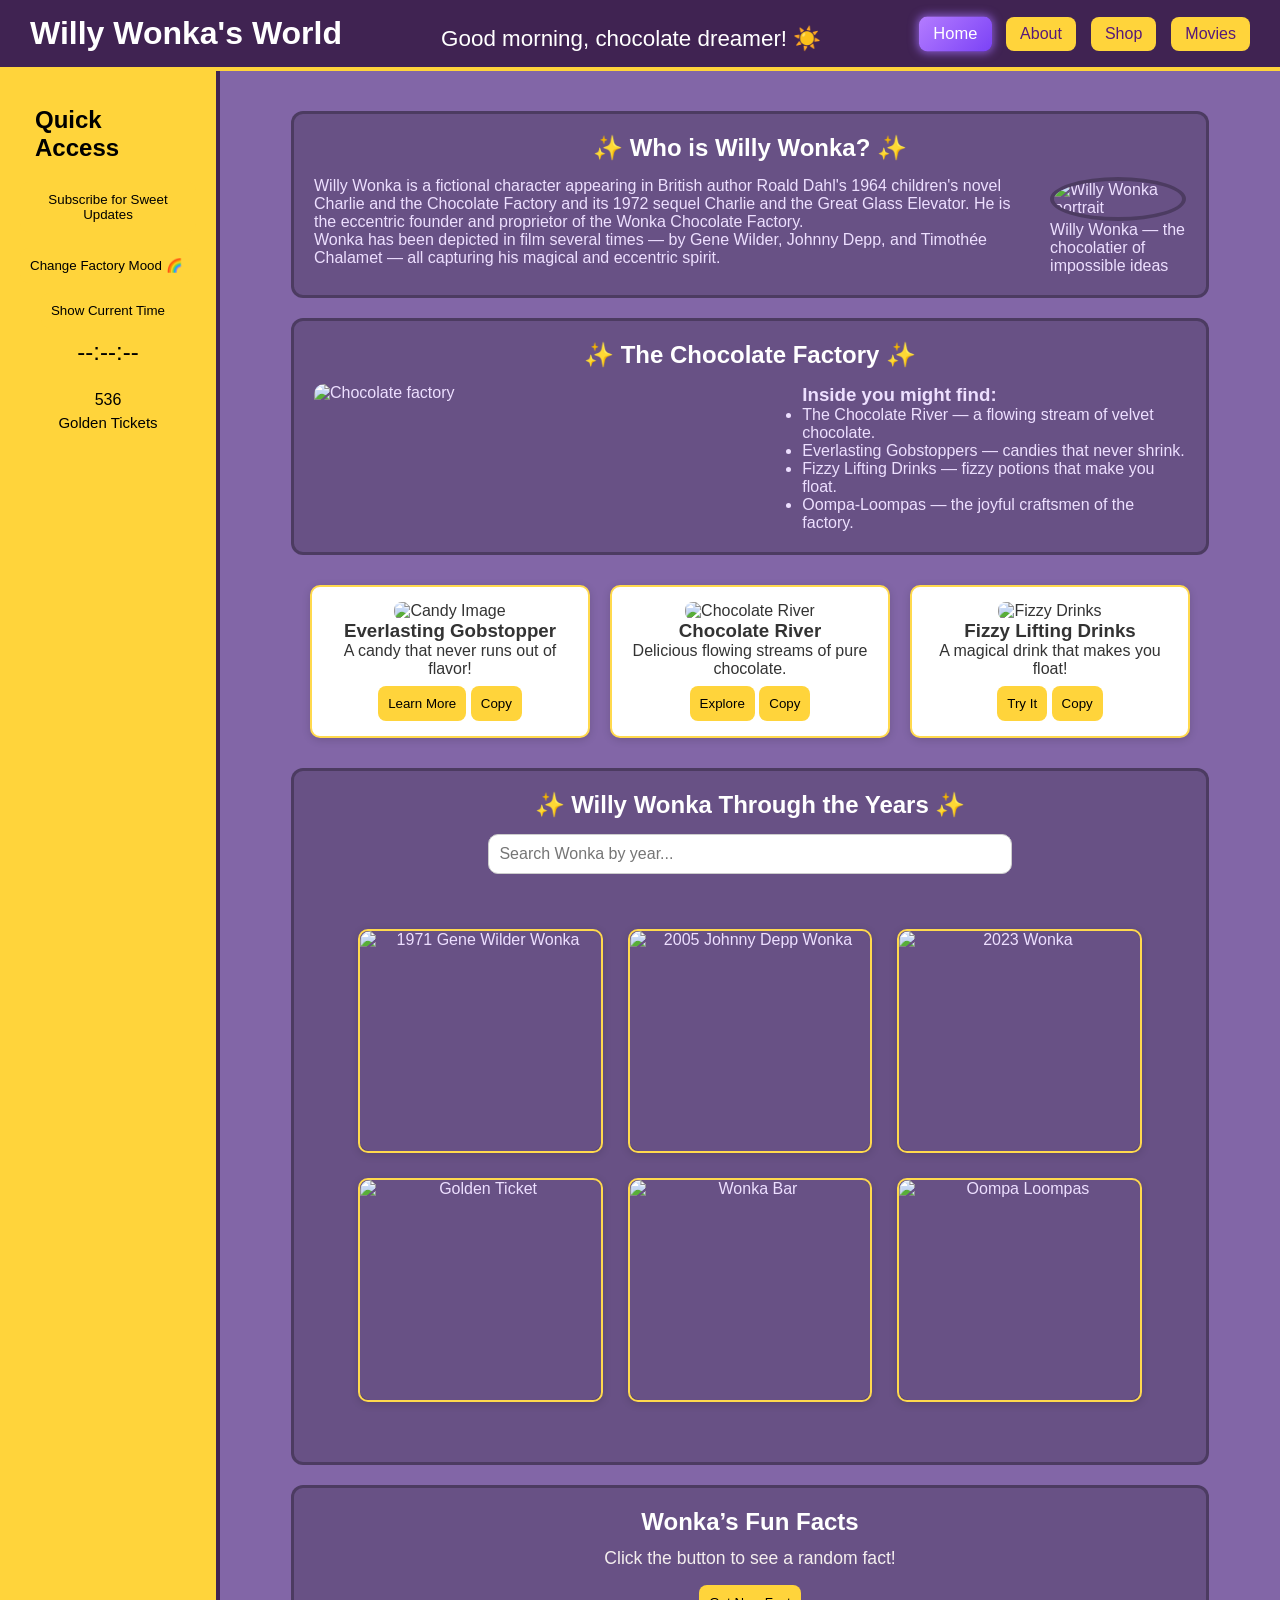
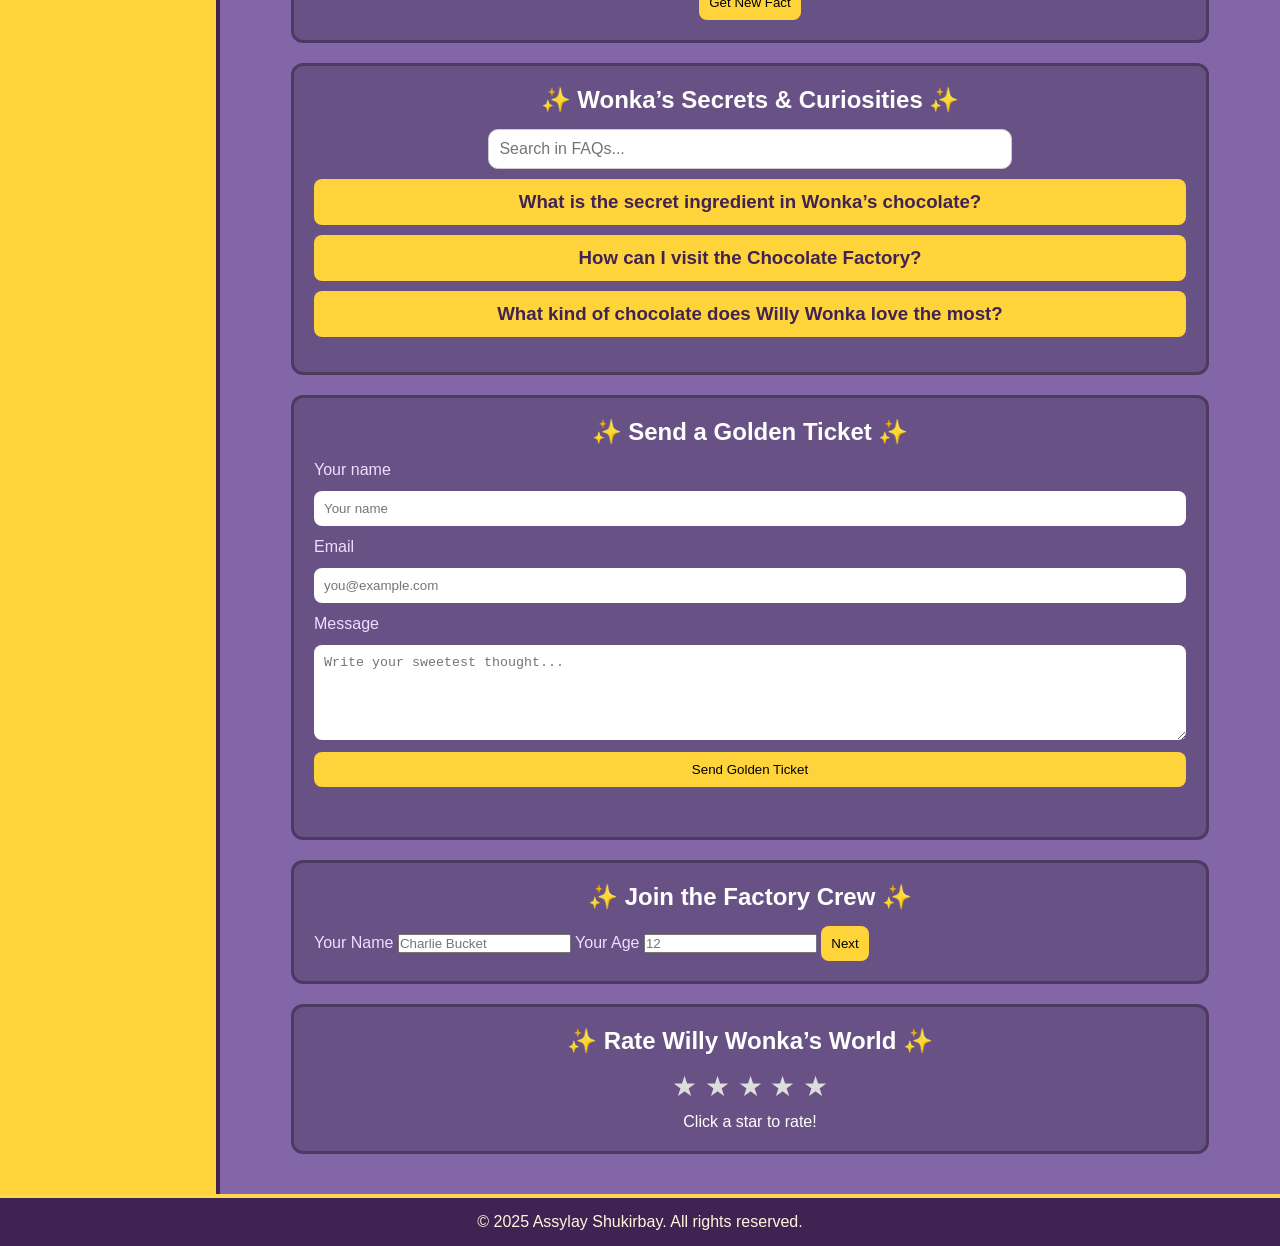
==== commit 13a8901d: "jquer" ====
--- a/index.html
+++ b/index.html
@@ -122,7 +122,6 @@
       <h2 class="section-title">Willy Wonka Through the Years</h2>
       <div class="gallery-search">
         <input type="text" id="wonkaSearch" placeholder="Search Wonka by year...">
-        <ul id="suggestions" class="suggestions-list"></ul>
         <div class="gallery">
           <figure> <img data-src="https://i.ebayimg.com/images/g/bK4AAOSwjyNiT4~T/s-l1200.jpg" alt="1971 Gene Wilder Wonka" class="lazy-img"> <figcaption>1971 Poster</figcaption> </figure> 
           <figure> <img data-src="https://static0.srcdn.com/wordpress/wp-content/uploads/2016/12/Gene-Wilder-in-Willy-Wonka-and-the-Chocolate-Factory.jpg" alt="2005 Johnny Depp Wonka" class="lazy-img"> <figcaption>Gene Wilder</figcaption> </figure> 
@@ -160,6 +159,7 @@
 
 
     <!-- FAQ -->
+     
     <div class="about-box">
       <div class="faq-search">
         <h2 class="section-title">Wonka’s Secrets & Curiosities</h2>
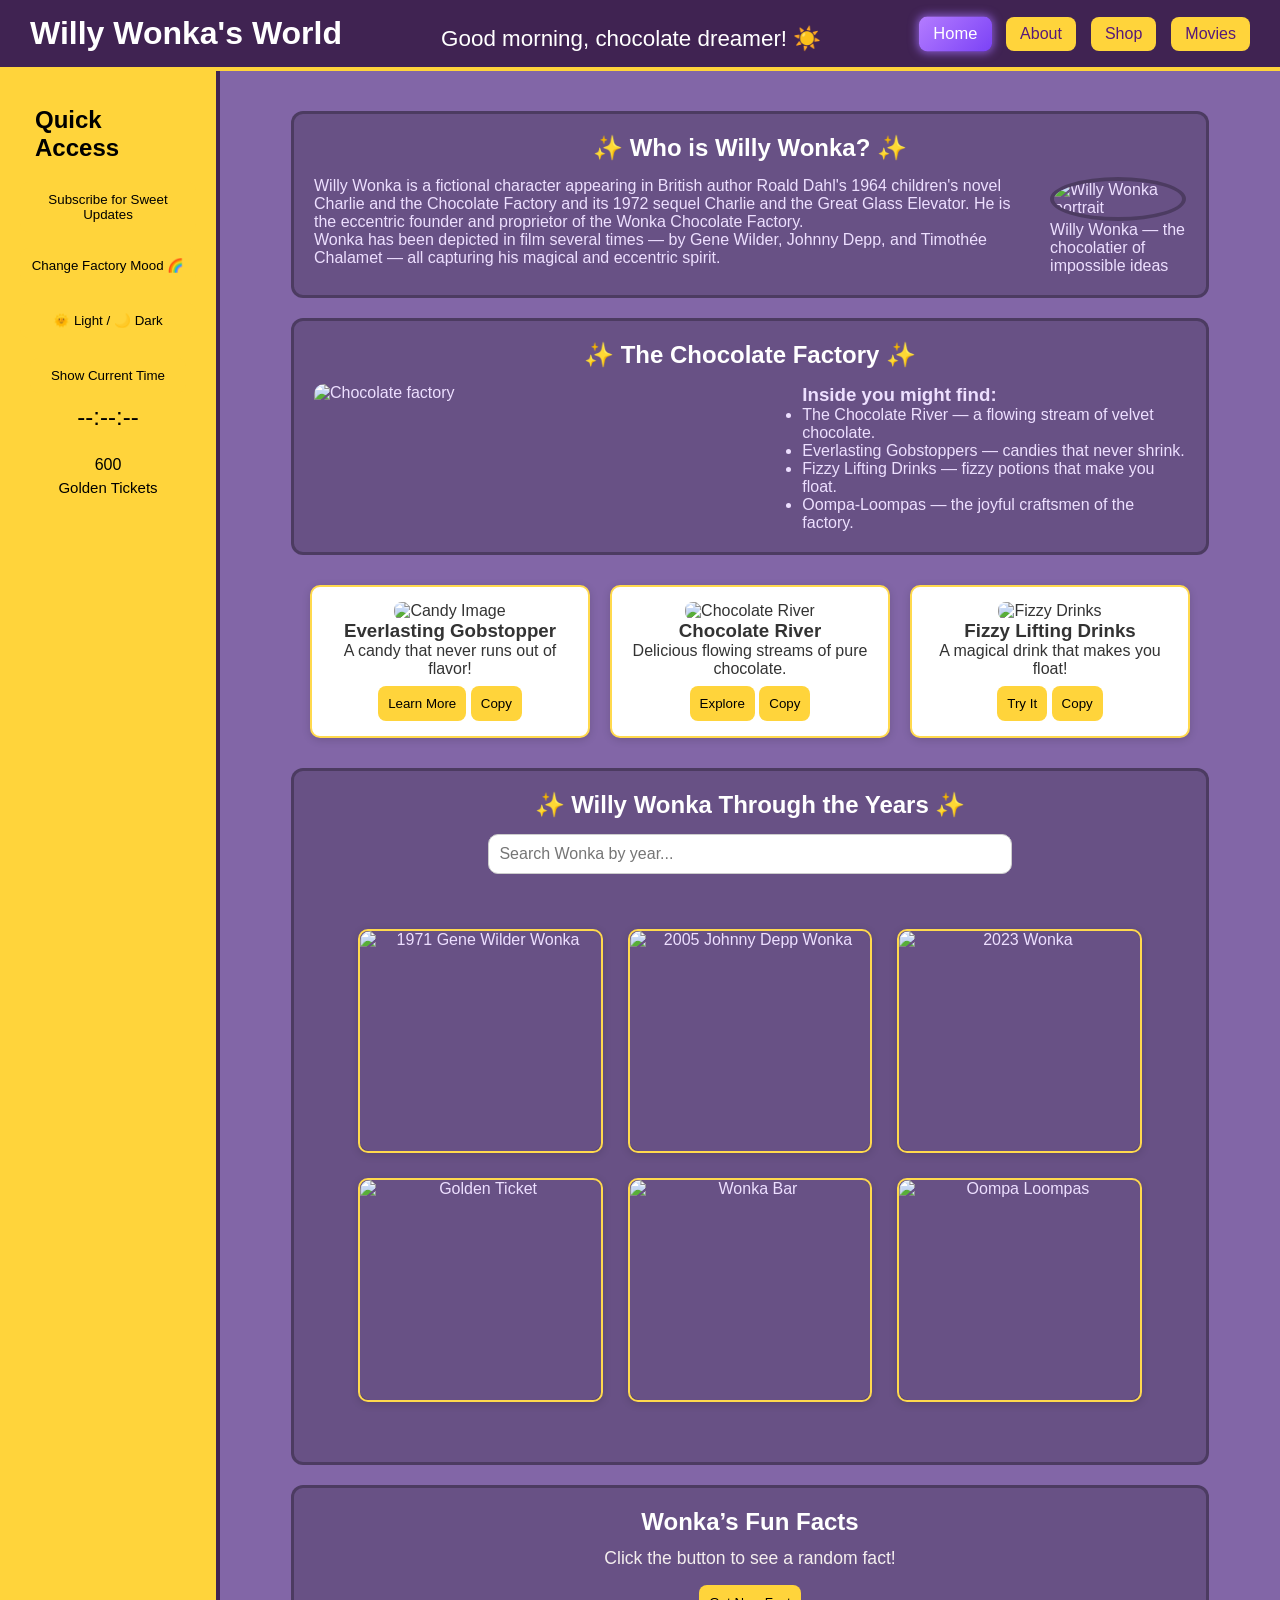
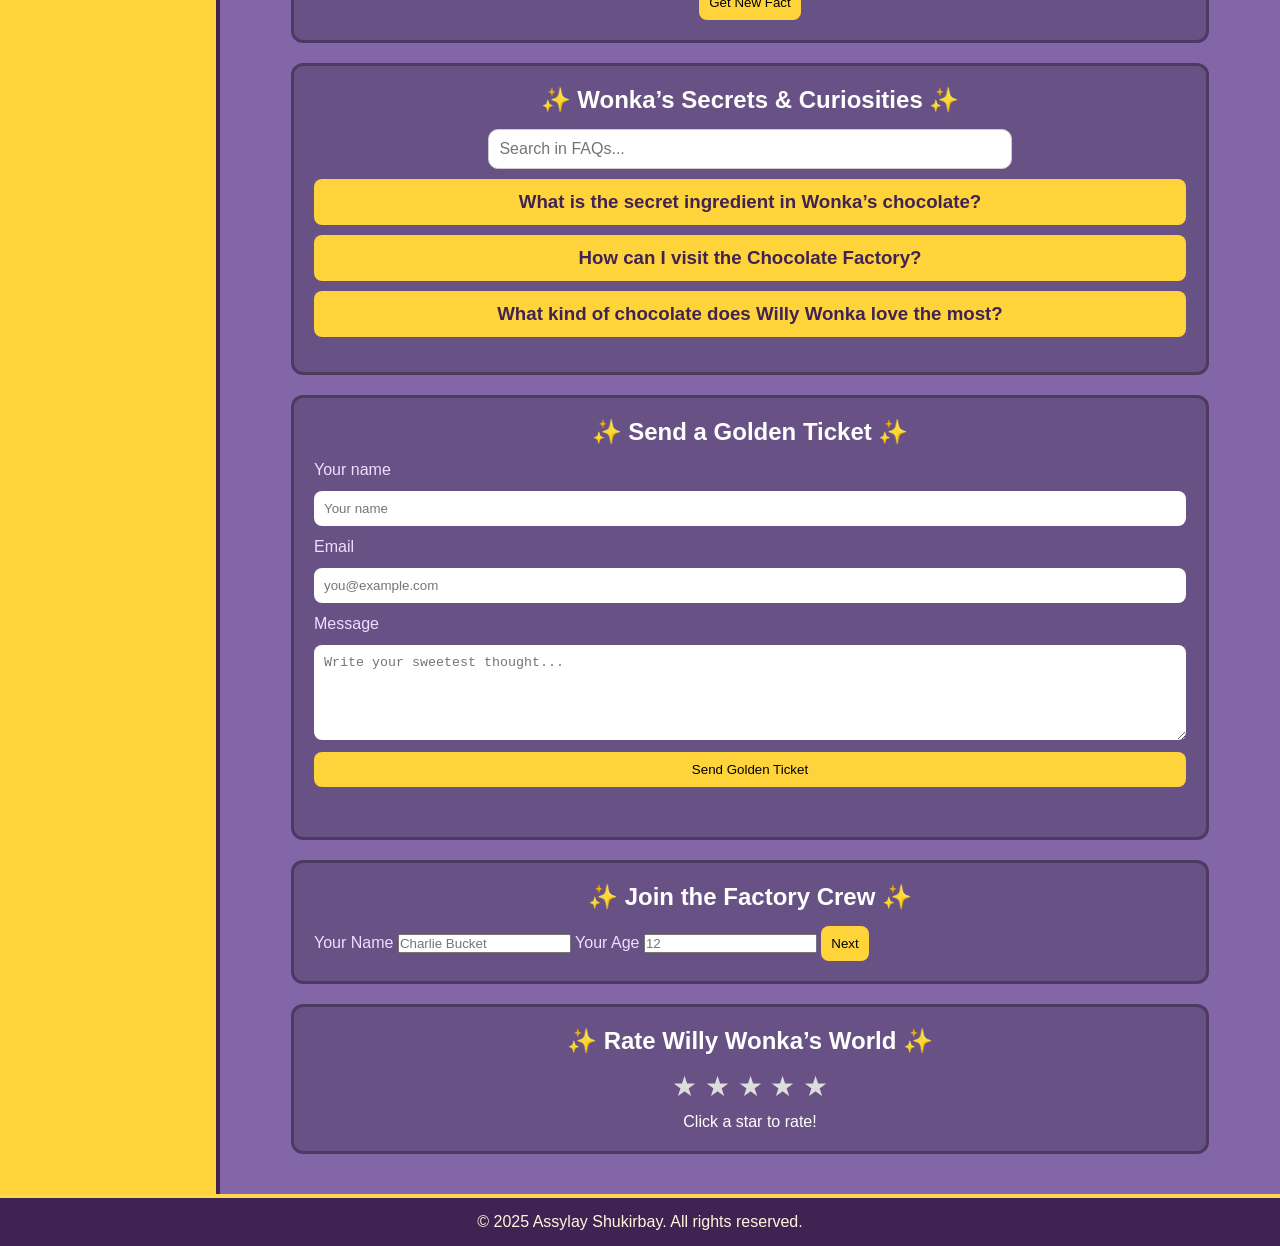
==== commit 28330703: "last changes" ====
--- a/index.html
+++ b/index.html
@@ -42,17 +42,21 @@
       <button id="changeBgBtn" class="nav item btn">Change Factory Mood 🌈</button>
     </div>
 
+    <div style="margin-top:20px;">
+      <button id="themeToggle" class="nav item btn">🌞 Light  / 🌙 Dark</button>
+    </div>
+
     <div class="time-box">
-    <button id="showTimeBtn" class="btn">Show Current Time</button>
-    <p id="timeDisplay">--:--:--</p>
-  </div>
-
-  <div class="sidebar-counter">
-    <div class="counter-item">
-      <span class="count" data-target="1200">0</span>
-      <p>Golden Tickets</p>
-    </div>
-  </div>
+      <button id="showTimeBtn" class="btn">Show Current Time</button>
+      <p id="timeDisplay">--:--:--</p>
+    </div>
+
+    <div class="sidebar-counter">
+      <div class="counter-item">
+        <span class="count" data-target="1200">0</span>
+        <p class="text-count">Golden Tickets</p>
+      </div>
+    </div>
   </aside>
 
   <!-- Main Content -->
@@ -294,6 +298,14 @@
 </div>
 
 <!--Script Connection -->
+<div id="productModal" class="popup-overlay hidden">
+  <div class="popup">
+    <h2 id="modalTitle"></h2>
+    <p id="modalDescription"></p>
+    <button id="closeModal" class="btn">Close</button>
+  </div>
+</div>
+
 <script src="script3.js" ></script>
 <div id="copy-tooltip">Copied to clipboard!</div>
 </body>
--- a/style3.css
+++ b/style3.css
@@ -629,3 +629,112 @@
 .lazy-img[src] {
   filter: blur(0);
 }
+
+
+/*  Responsive Layout */
+
+/* Tablet (до 992px) */
+@media (max-width: 992px) {
+  .page-grid {
+    grid-template-areas:
+      "header header"
+      "main main"
+      "sidebar sidebar"
+      "footer footer";
+    grid-template-columns: 1fr;
+  }
+
+  .who-grid, .factory-media {
+    flex-direction: column;
+    align-items: center;
+  }
+
+  .gallery {
+    grid-template-columns: repeat(2, 1fr);
+  }
+
+  .nav {
+    flex-wrap: wrap;
+    justify-content: center;
+  }
+}
+
+/* Mobile (до 600px) */
+@media (max-width: 600px) {
+  .header {
+    flex-direction: column;
+    text-align: center;
+    gap: 10px;
+  }
+
+  .page-grid {
+    grid-template-columns: 1fr;
+  }
+
+  .gallery {
+    grid-template-columns: 1fr;
+  }
+
+  .profile-img {
+    width: 150px;
+    height: 150px;
+  }
+
+  .card {
+    max-width: 90%;
+  }
+
+  #wonkaSearch, #faqSearch {
+    width: 90%;
+  }
+}
+
+/* === Light/Night Mode === */
+
+body.dark-mode {
+  background-color: #121212;
+  color: #e0e0e0;
+}
+
+body.dark-mode .header,
+body.dark-mode .footer,
+body.dark-mode .sidebar,
+body.dark-mode .main {
+  background-color: #1e1e1e;
+}
+
+body.dark-mode a {
+  color: #ffffff;
+}
+
+body.dark-mode .btn {
+  background-color: #333;
+  color: #f0f0f0;
+}
+
+body.dark-mode input,
+body.dark-mode textarea {
+  background-color: #2a2a2a;
+  color: #fff;
+  border: 1px solid #444;
+}
+
+body.dark-mode .sidebar-counter .count {
+  color: #ffd54f; /* золотистый оттенок для цифр */
+  font-weight: bold;
+}
+
+body.dark-mode .sidebar-counter .text-count {
+  color:rgb(255, 255, 255)
+}
+
+body.dark-mode .time-box #timeDisplay {
+  color:rgb(255, 255, 255)
+}
+
+.sidebar .btn {
+  display: block;
+  width: 100%;
+  text-align: center;
+  margin-top: 10px;
+}
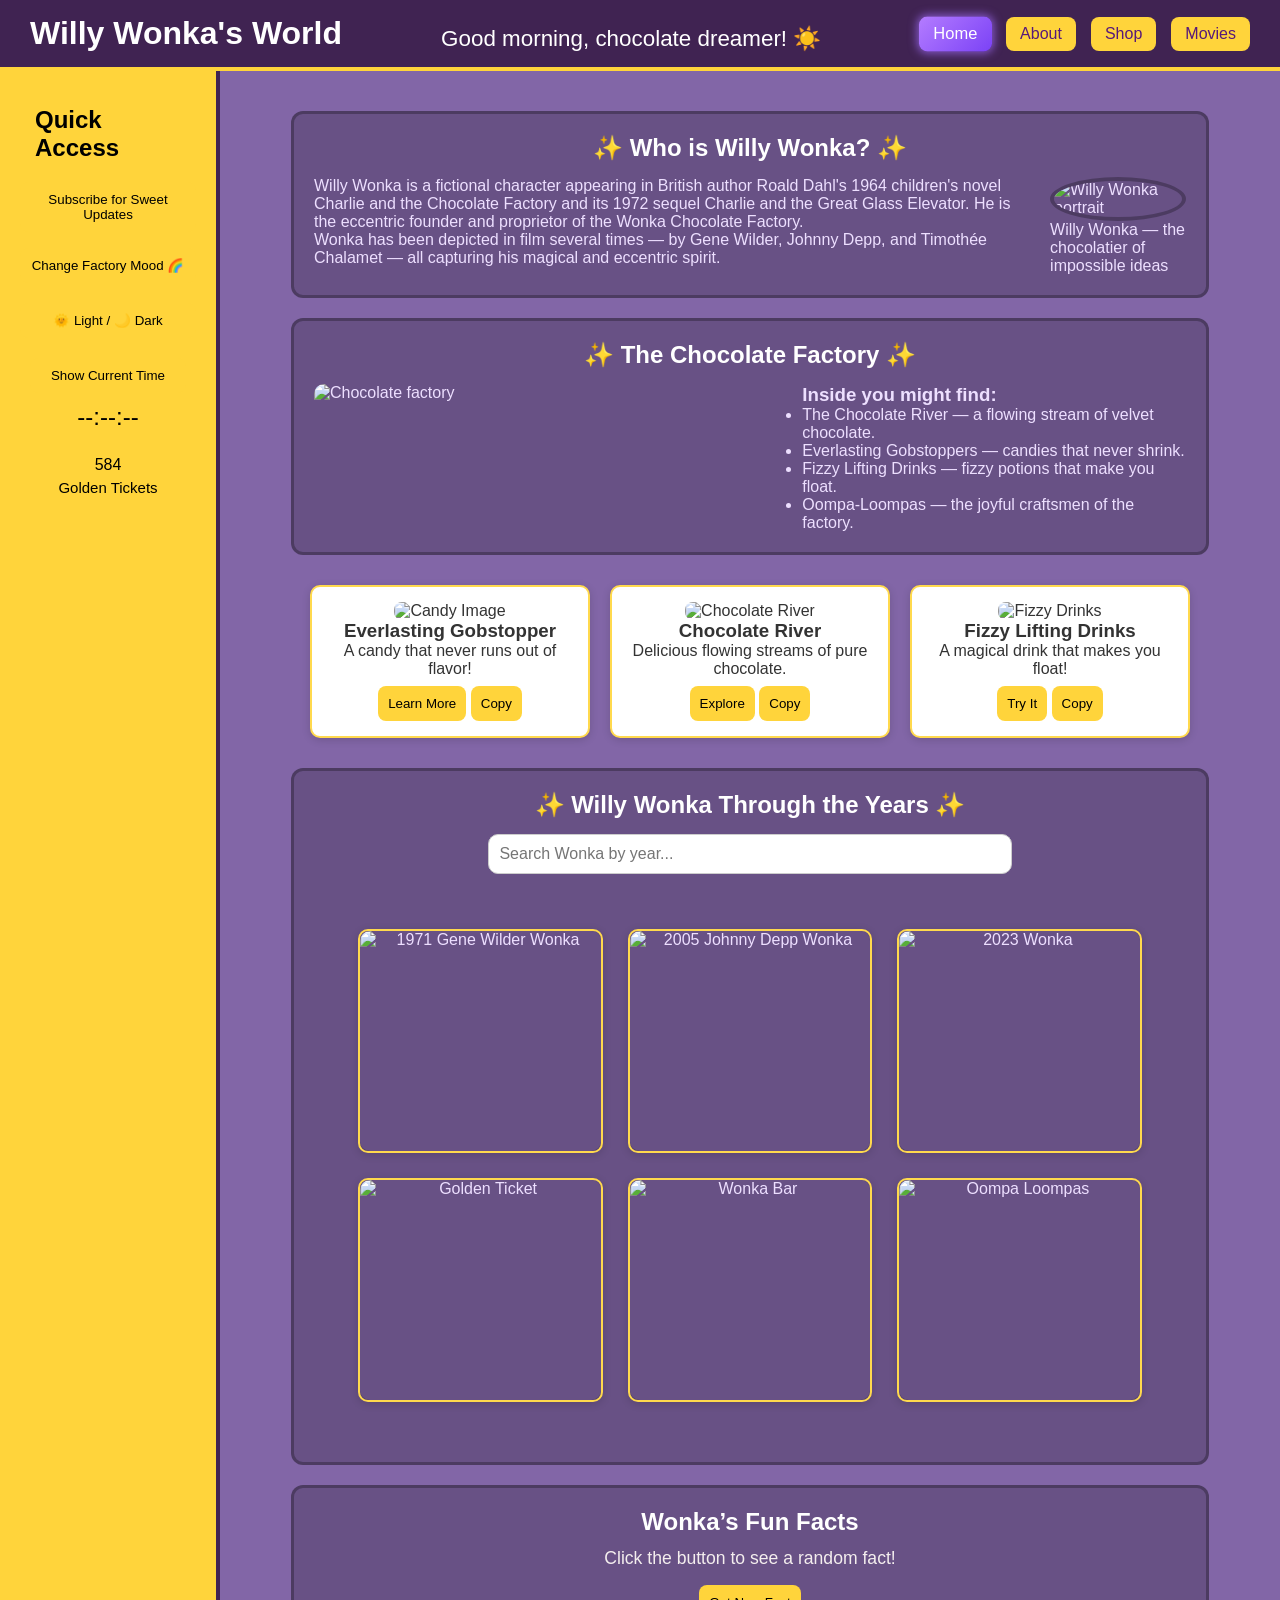
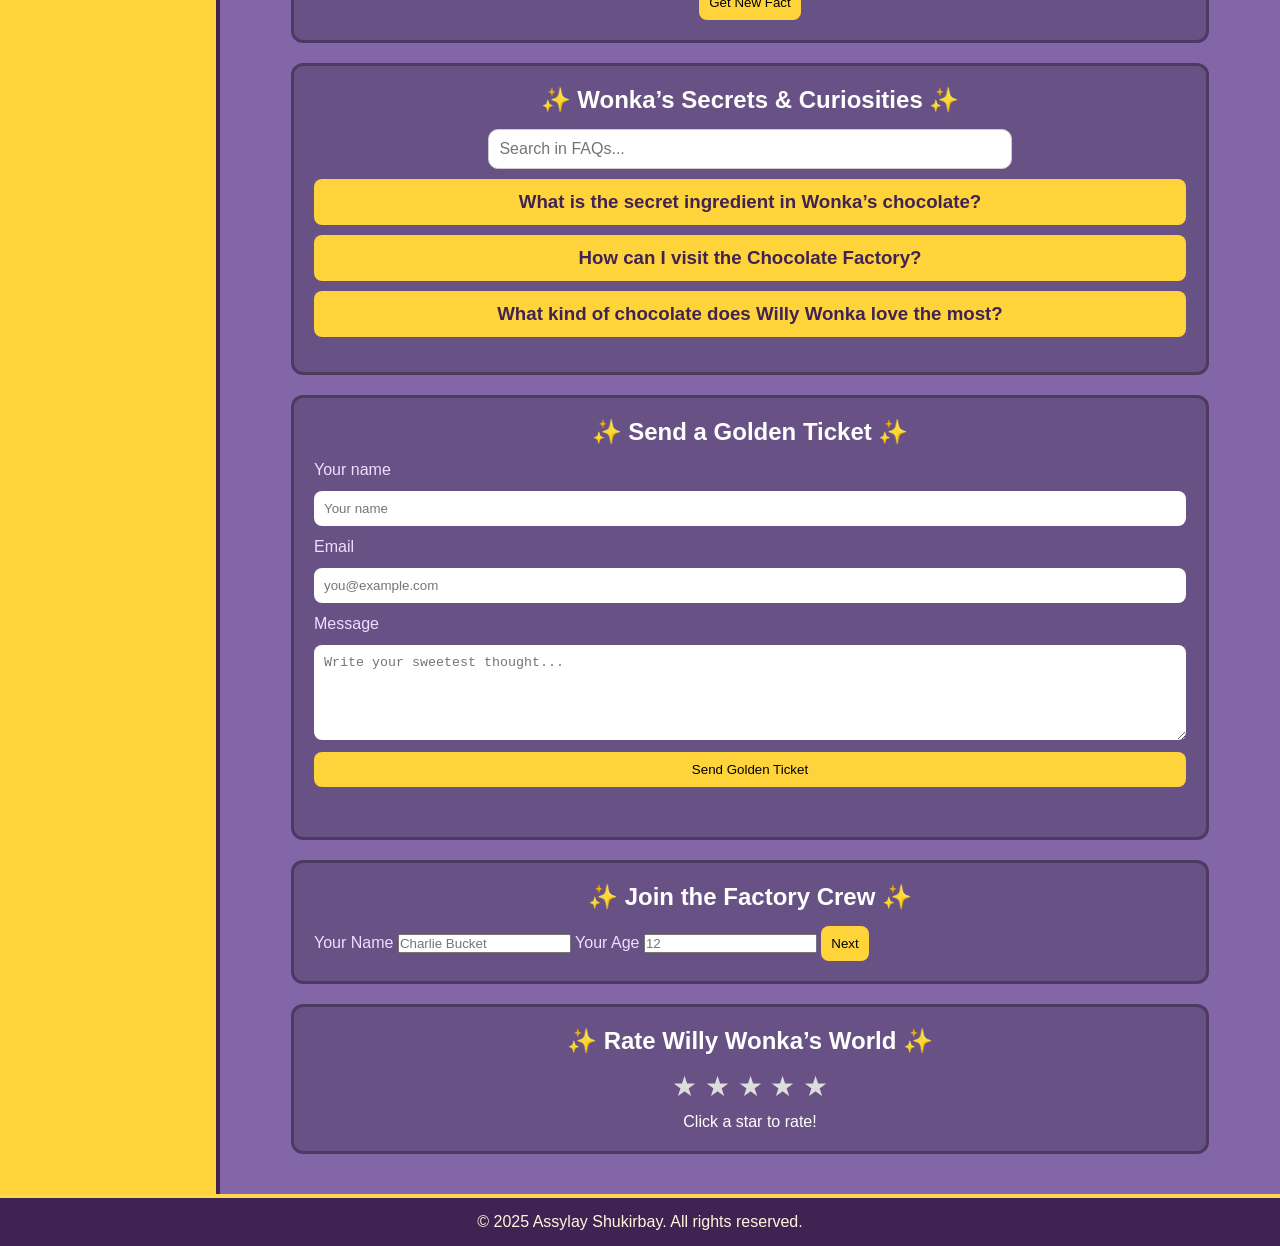
==== commit a3dafe67: "changes" ====
--- a/index.html
+++ b/index.html
@@ -141,7 +141,7 @@
     <!-- Random quoute section -->
     <div class="about-box">
     <div class="quote-section">
-      <h2>Wonka’s Fun Facts</h2>
+      <h2 class="fun-facts">Wonka’s Fun Facts</h2>
       <p id="factArea">Click the button to see a random fact!</p>
 
       <div id="factList" style="display: none;">
--- a/style3.css
+++ b/style3.css
@@ -631,9 +631,6 @@
 }
 
 
-/*  Responsive Layout */
-
-/* Tablet (до 992px) */
 @media (max-width: 992px) {
   .page-grid {
     grid-template-areas:
@@ -689,47 +686,62 @@
   }
 }
 
-/* === Light/Night Mode === */
 
 body.dark-mode {
-  background-color: #121212;
-  color: #e0e0e0;
+  background-color: #ffffff;
+  color: #000000;
 }
 
 body.dark-mode .header,
-body.dark-mode .footer,
-body.dark-mode .sidebar,
+body.dark-mode .footer {
+  background-color: #7665a4;
+}
+body.dark-mode .sidebar{
+  background-color:#ffffff;
+}
+
 body.dark-mode .main {
-  background-color: #1e1e1e;
+  background-color:  #ffffff;
 }
 
 body.dark-mode a {
-  color: #ffffff;
+  color: #000000;
 }
 
 body.dark-mode .btn {
-  background-color: #333;
-  color: #f0f0f0;
-}
-
+  background-color: #ffffff;
+  color: #000000;
+}
+
+body.dark-mode .site-title,
+body.dark-mode .greeting-message,
+body.dark-mode .section-title,
+body.dark-mode .who-text,
+body.dark-mode .img-text,
+body.dark-mode .factory-list,
+body.dark-mode .fun-facts,
+body.dark-mode .quote-section .faq-answer,
+body.dark-mode #ratingMessage,
+body.dark-mode .footer {
+  color:rgb(37, 37, 37);
+}
+
+body.dark-mode .quote-section p {
+  color:rgb(37, 37, 37);
+}
 body.dark-mode input,
 body.dark-mode textarea {
-  background-color: #2a2a2a;
-  color: #fff;
-  border: 1px solid #444;
-}
-
-body.dark-mode .sidebar-counter .count {
-  color: #ffd54f; /* золотистый оттенок для цифр */
-  font-weight: bold;
+  background-color: #b8b8b8;
+  color: #000000;
+  border: 1px solid #b8b8b8;
 }
 
 body.dark-mode .sidebar-counter .text-count {
-  color:rgb(255, 255, 255)
+  color:rgb(0, 0, 0)
 }
 
 body.dark-mode .time-box #timeDisplay {
-  color:rgb(255, 255, 255)
+  color:rgb(0, 0, 0)
 }
 
 .sidebar .btn {
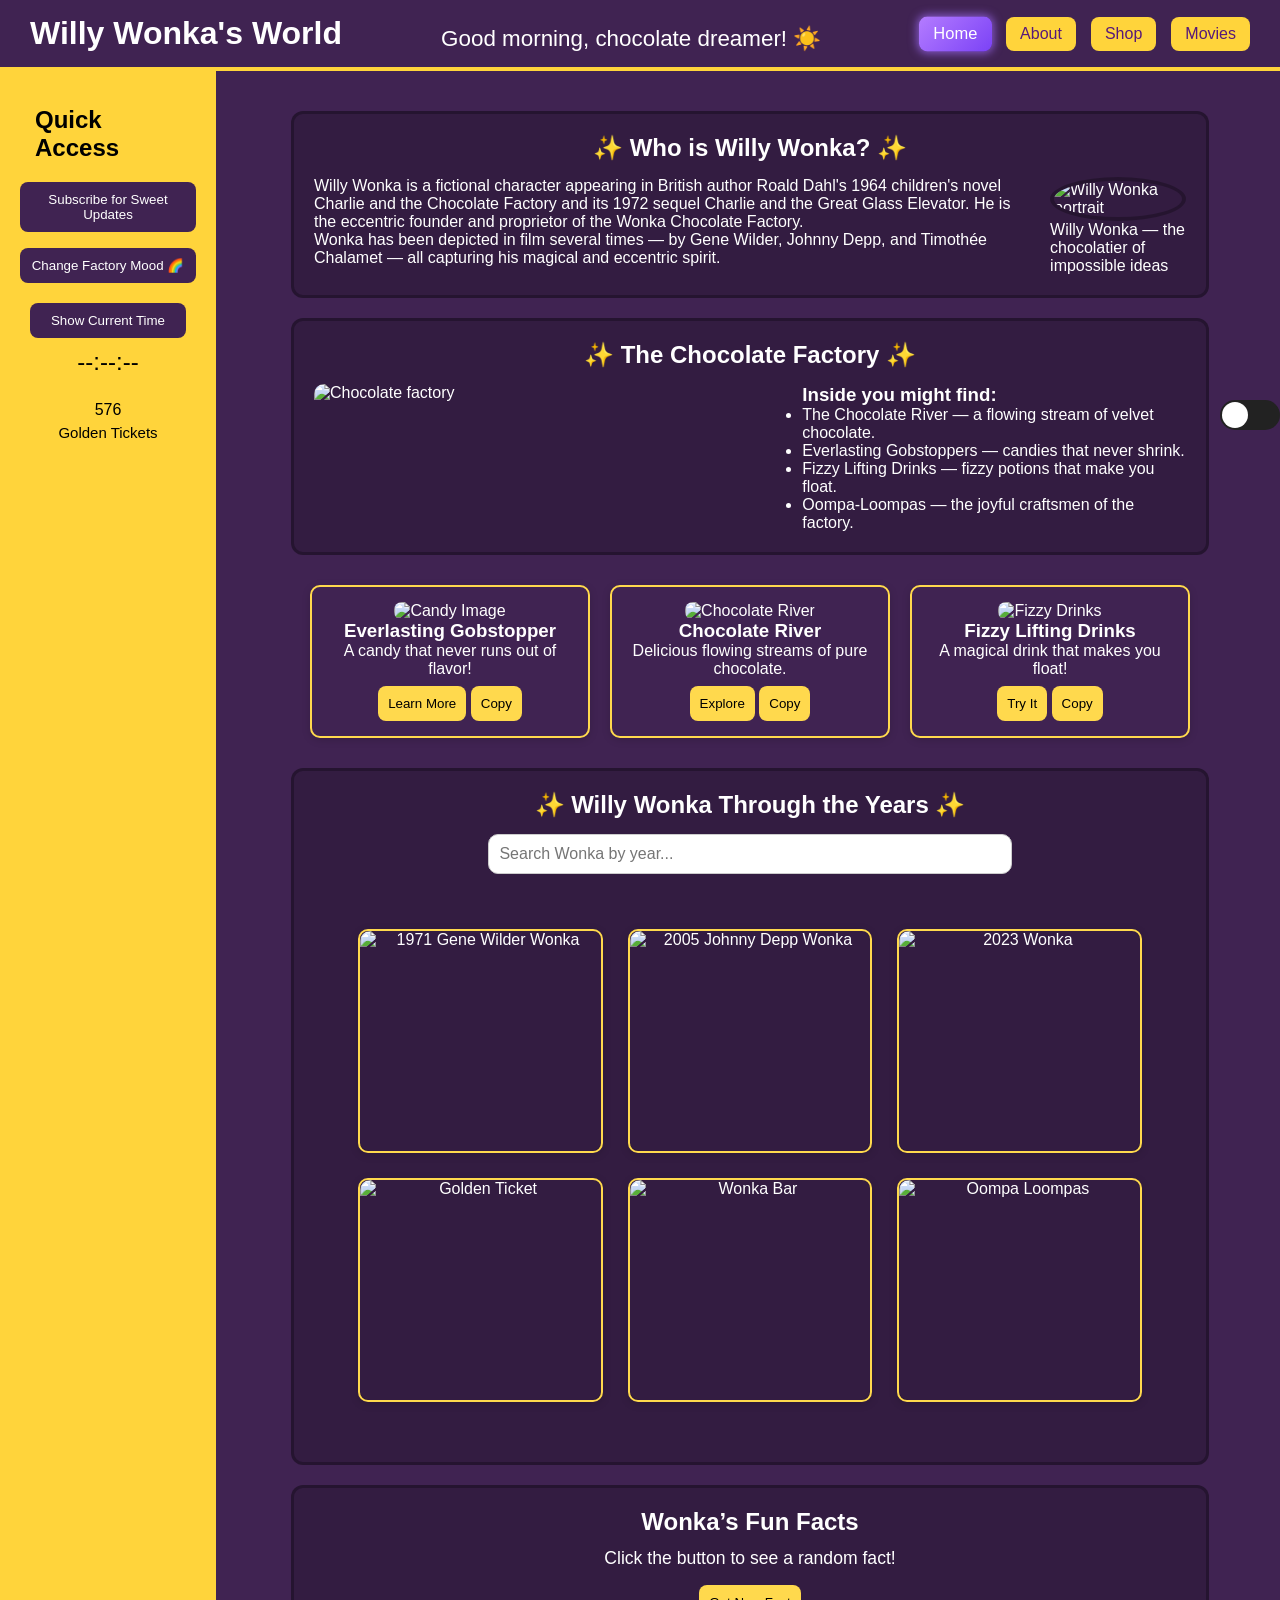
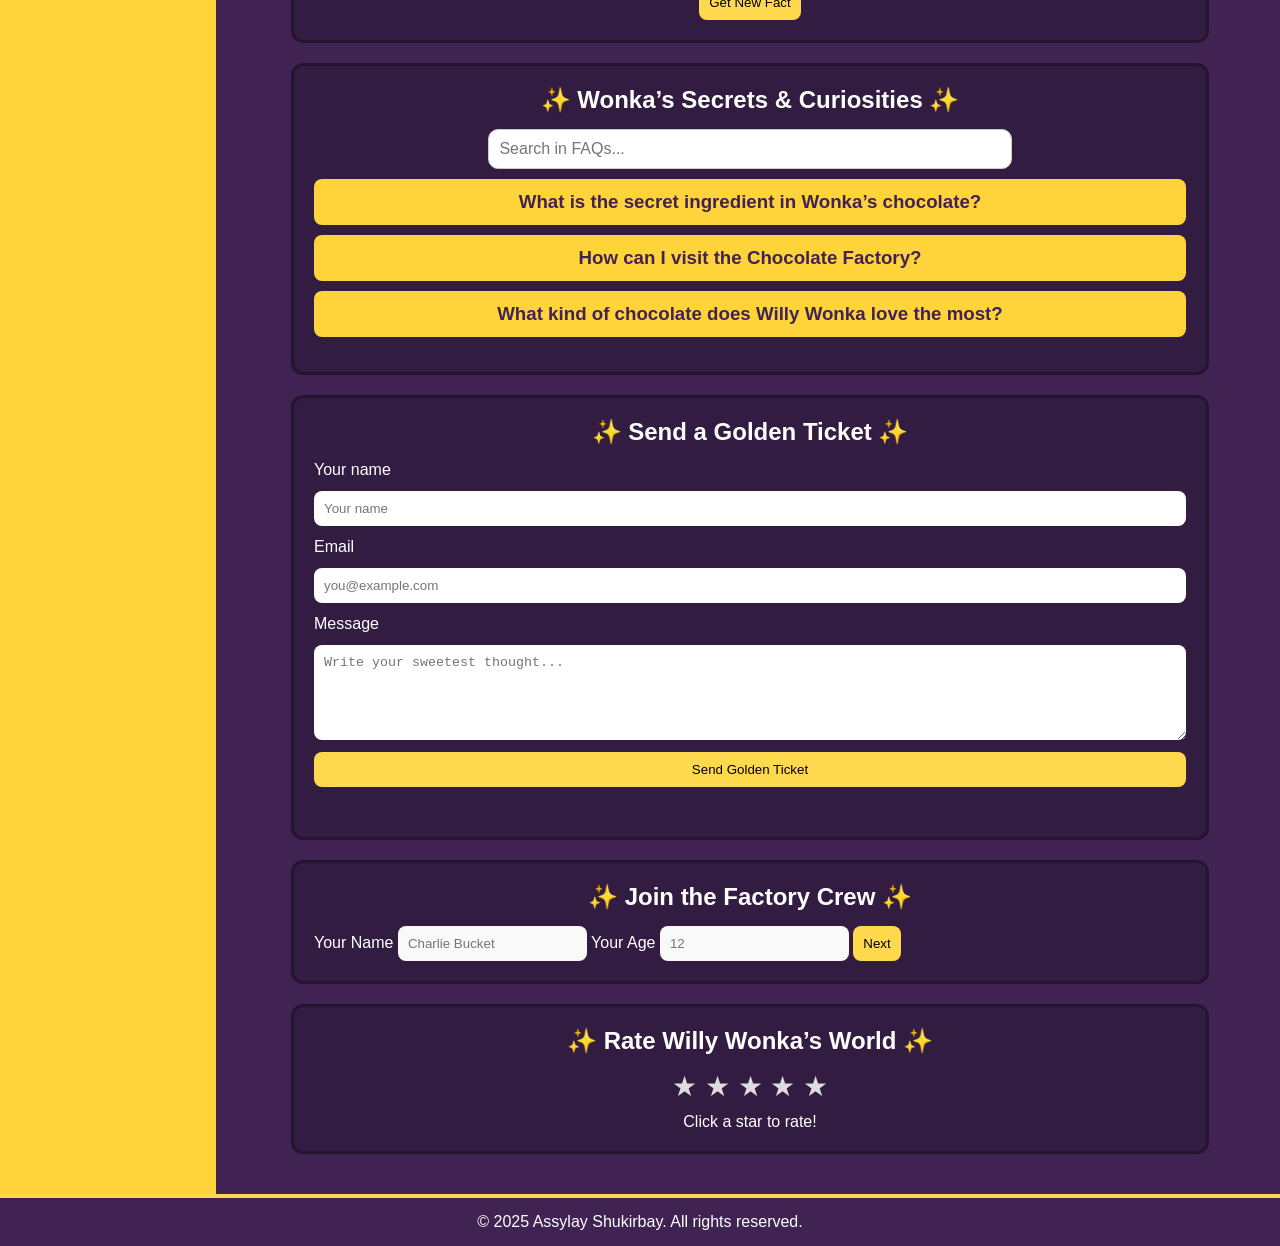
==== commit 9a52bf12: "Final" ====
--- a/index.html
+++ b/index.html
@@ -27,23 +27,21 @@
       <a href="movies.html" class="nav-item nav-link">Movies</a>
     </nav>
 
+    <button id="sidebarToggle" class="sidebar-toggle">☰</button>
+
   </header>
 
   <!-- Sidebar -->
-  <aside class="sidebar">
+  <aside class="sidebar" id="sidebar">
     <h2>Quick Access</h2>
 
-    <!-- Subscribe Button (Task 3 trigger) -->
+    <!-- Subscribe Button-->
     <div style="margin-top:20px;">
       <button id="openSubscribe" class="nav item btn">Subscribe for Sweet Updates</button>
     </div>
 
     <div style="margin-top:16px;">
       <button id="changeBgBtn" class="nav item btn">Change Factory Mood 🌈</button>
-    </div>
-
-    <div style="margin-top:20px;">
-      <button id="themeToggle" class="nav item btn">🌞 Light  / 🌙 Dark</button>
     </div>
 
     <div class="time-box">
@@ -61,6 +59,12 @@
 
   <!-- Main Content -->
   <main class="main">
+
+    <div class="theme-toggle">
+      <input type="checkbox" id="themeToggle">
+      <label for="themeToggle" class="toggle-label">
+      </label>
+    </div>
 
     <!-- Who is Willy Wonka -->
     <div class="about-box">
@@ -100,7 +104,7 @@
         <img src="https://static.vecteezy.com/system/resources/previews/046/542/639/non_2x/a-pile-of-colorful-candies-on-a-transparent-background-free-png.png" alt="Candy Image">
         <h3>Everlasting Gobstopper</h3>
         <p>A candy that never runs out of flavor!</p>
-        <button class="btn">Learn More</button>
+        <button class="btn card-btn">Learn More</button>
         <button class="btn copy-btn">Copy</button>
       </div>
 
@@ -108,7 +112,7 @@
         <img src="https://static.vecteezy.com/system/resources/previews/059/022/002/non_2x/delicious-melted-chocolate-bar-with-nuts-and-splash-sweet-treat-photography-free-png.png" alt="Chocolate River">
         <h3>Chocolate River</h3>
         <p>Delicious flowing streams of pure chocolate.</p>
-        <button class="btn">Explore</button>
+        <button class="btn card-btn">Explore</button>
         <button class="btn copy-btn">Copy</button>
       </div>
 
@@ -116,7 +120,7 @@
         <img src="https://static.vecteezy.com/system/resources/previews/069/588/450/non_2x/colorful-summer-drinks-free-png.png" alt="Fizzy Drinks">
         <h3>Fizzy Lifting Drinks</h3>
         <p>A magical drink that makes you float!</p>
-        <button class="btn">Try It</button>
+        <button class="btn card-btn">Try It</button>
         <button class="btn copy-btn">Copy</button>
       </div>
     </div>
@@ -157,12 +161,11 @@
         <p>The chocolate river in the 1971 film was actually made from water, chocolate powder, and cream — and it spoiled fast!</p>
       </div>
 
-      <button id="factButton" class="btn">Get New Fact </button>
-    </div>
-    </div>
-
-
-    <!-- FAQ -->
+      <button id="factButton" class="btn fact-btn">Get New Fact </button>
+    </div>
+    </div>
+
+    <!-- FAQ section-->
      
     <div class="about-box">
       <div class="faq-search">
@@ -209,7 +212,7 @@
         <label for="message">Message</label>
         <textarea id="message" name="message" rows="5" placeholder="Write your sweetest thought..."></textarea>
 
-        <button class="btn" type="submit">Send Golden Ticket</button>
+        <button class="btn form-btn" type="submit">Send Golden Ticket</button>
       </form>
     </div>
 
@@ -255,7 +258,7 @@
           
           <div class="form-navigation">
             <button type="button" class="btn back-btn">Back</button>
-            <button type="submit" class="btn">Submit</button>
+            <button type="submit" class="btn submit-btn">Submit</button>
           </div>
         </div>
       </form>
@@ -297,7 +300,6 @@
   </div>
 </div>
 
-<!--Script Connection -->
 <div id="productModal" class="popup-overlay hidden">
   <div class="popup">
     <h2 id="modalTitle"></h2>
@@ -306,6 +308,7 @@
   </div>
 </div>
 
+<!--Script Connection -->
 <script src="script3.js" ></script>
 <div id="copy-tooltip">Copied to clipboard!</div>
 </body>
--- a/style3.css
+++ b/style3.css
@@ -11,7 +11,7 @@
   grid-template-columns: 220px 1fr;
   grid-template-rows: auto 1fr auto;
   min-height: 100vh;
-  background: #8266a7;
+  background: #402352;
 }
 
 /* Areas */
@@ -43,8 +43,8 @@
   transition: 0.3s;
 }
 .nav-link:hover {
-  background: f5e77a;
-  color: white;
+  background: #9c67ba;
+  color:white;
 }
 
 /*sidebar*/
@@ -59,7 +59,7 @@
 }
 
 .popup-form .error-text {
-  color: #000000; /* нежно-розовый */
+  color: #000000;
 }
 
 .sidebar a {
@@ -76,10 +76,18 @@
   text-align: center;
 }
 
+.sidebar .btn {
+  display: block;
+  width: 100%;
+  color: #ffffff;
+  text-align: center;
+  margin-top: 10px;
+}
+
 /*main content*/
 .main {
   padding: 20px;
-  color: #eddfff;
+  color: #ffffff;
 }
 
 /* Titles */
@@ -123,7 +131,7 @@
   object-fit: cover;
 }
 
-/* FAQ styles */
+/* FAQ */
 .faq {
   margin-top: 10px;
 }
@@ -156,12 +164,12 @@
   overflow: hidden;
   border-radius: 8px;
   transition: max-height 0.35s ease, padding 0.35s ease;
-  max-height: 0; /* hidden by default */
+  max-height: 0; 
 }
 
 /* Cards */
 .card-row {
-  color: #333;
+  color: #ffffff;
   display: flex;
   gap: 20px;
   margin: 30px auto;
@@ -169,7 +177,7 @@
   flex-wrap: wrap;
 }
 .card {
-  background: white;
+  background: #402352;
   border-radius: 10px;
   padding: 15px;
   max-width: 280px;
@@ -225,7 +233,7 @@
   left: 0;
   right: 0;
   background: rgba(0,0,0,0.6);
-  color: #fff7df;
+  color: #ffffff;
   padding: 8px;
   text-align: center;
   opacity: 0;
@@ -249,21 +257,41 @@
   border: none;
 }
 .btn {
-  background: #ffd43b;
+  background: #402352;
+  color:white;
   padding: 10px;
   border: none;
   border-radius: 8px;
   cursor: pointer;
 }
 .btn:hover {
-  background: #ffb84d;
+  background: #9c67ba;
   color: white;
 }
+
+.multi-form input {
+  padding: 10px;         
+  border-radius: 8px;   
+  border: none;          
+  background-color: #f9f9f9;      
+}
+
+.card-btn,
+.copy-btn,
+.fact-btn,
+.form-btn,
+.next-btn,
+.back-btn,
+.submit-btn{
+  background: #ffd94d;
+  color:#000;
+}
+
 
 /* Footer */
 .footer {
   background: #402352;
-  color: #fff7df;
+  color: #ffffff;
   text-align: center;
   padding: 15px;
   border-top: 4px solid #ffd94d;
@@ -336,7 +364,7 @@
 .quote-section p {
   font-size: 1.1em;
   margin-bottom: 16px;
-  color: #f4eeee;
+  color: #ffffff;
 }
 
 /* time */
@@ -383,7 +411,7 @@
 
 .night-mode .review-box {
   background: rgba(255, 255, 255, 0.08);
-  color: #e7dcff;
+  color: #ffffff;
   border: 1px solid #a97cff4d;
 }
 
@@ -402,7 +430,7 @@
   transition: color 0.3s ease, opacity 0.5s ease;
 }
 
-/*Search task1*/
+/*Search */
 .gallery-search {
   text-align: center;
   margin-bottom: 20px;
@@ -433,7 +461,7 @@
   transform: scale(0.95);
 }
 
-/*Autoearch task2*/
+/*Autoearch */
 .suggestions-list {
   position: absolute;
   width: 60%;
@@ -460,7 +488,7 @@
   background: #f0e6d2;
 }
 
-/*Search highlighting task3*/
+/*Search highlighting FAQ*/
 .faq-search {
   text-align: center;
   margin-bottom: 15px;
@@ -510,7 +538,7 @@
   100% { background-position: 100% 50%; }
 }
 
-/* Task5*/
+/* Counter */
 .counter-item {
   margin: 15px 0;
   display: flex;
@@ -530,7 +558,7 @@
   color: #000000;
 }
 
-/*Task 6: Loading Spinner */
+/* Loading Spinner */
 .spinner {
   border: 3px solid rgba(0, 0, 0, 0);
   border-top: 3px solid #fdd835;
@@ -548,7 +576,7 @@
   to { transform: rotate(360deg); }
 }
 
-/* 🪄 Task 7: Notification (Toast) System */
+/* Notification System */
 #notification-container {
   position: fixed;
   top: 25px;
@@ -593,15 +621,10 @@
 }
 
 .copy-btn {
-  background-color: #ffd43b; 
   margin-top: 8px;
 }
 
-.copy-btn:hover {
-  background-color: #ffb84d;
-}
-
-/* Tooltip для копирования */
+/* Copy tooltip */
 #copy-tooltip {
   position: fixed;
   bottom: 30px;
@@ -631,6 +654,50 @@
 }
 
 
+/* Hide sidebar on mobile by default */
+@media (max-width: 992px) {
+  .sidebar {
+    position: fixed;
+    top: 0;
+    left: 0;
+    height: 100%;
+    transform: translateX(-100%); 
+    z-index: 1000;
+  }
+
+  /* Show sidebar when active */
+  .sidebar.active {
+    transform: translateX(0);
+  }
+
+  /* Hamburger button */
+  .sidebar-toggle {
+    display: block;
+    background: none;
+    border: none;
+    font-size: 28px;
+    cursor: pointer;
+    color: #fff;
+    position: absolute;
+    top: 15px;
+    right: 15px;
+    z-index: 1100;
+  }
+}
+
+/* Hide button on desktop */
+@media (min-width: 993px) {
+  .sidebar-toggle {
+    display: none;
+  }
+
+  .sidebar {
+    transform: translateX(0); 
+    position: static;
+    height: auto;
+  }
+}
+
 @media (max-width: 992px) {
   .page-grid {
     grid-template-areas:
@@ -656,7 +723,6 @@
   }
 }
 
-/* Mobile (до 600px) */
 @media (max-width: 600px) {
   .header {
     flex-direction: column;
@@ -686,67 +752,109 @@
   }
 }
 
-
-body.dark-mode {
+/* theme */
+body.light-mode .header,
+body.light-mode .footer {
+  background-color: #C794A2;
+}
+body.light-mode .sidebar{
+  background-color:#EAD7DC;
+}
+
+body.light-mode .main,
+body.light-mode .card{
+  background-color:  #EAD7DC;
+}
+
+body.light-mode a {
+  color: #000000;
+}
+
+body.light-mode .btn {
+  background-color: #C794A2;
+  color: #000000;
+}
+
+body.light-mode .btn:hover {
+  background-color: #B26C7F;
+  color: #000000;
+}
+
+body.light-mode .site-title,
+body.light-mode .sidebar,
+body.light-mode .greeting-message,
+body.light-mode .section-title,
+body.light-mode .who-text,
+body.light-mode .img-text,
+body.light-mode .factory-list,
+body.light-mode .fun-facts,
+body.light-mode .card,
+body.light-mode .quote-section .faq-answer,
+body.light-mode #ratingMessage,
+body.light-mode .footer {
+  color:#441c1c;
+}
+
+body.light-mode .quote-section p {
+  color:rgb(37, 37, 37);
+}
+body.light-mode input,
+body.light-mode textarea {
   background-color: #ffffff;
   color: #000000;
-}
-
-body.dark-mode .header,
-body.dark-mode .footer {
-  background-color: #7665a4;
-}
-body.dark-mode .sidebar{
-  background-color:#ffffff;
-}
-
-body.dark-mode .main {
-  background-color:  #ffffff;
-}
-
-body.dark-mode a {
-  color: #000000;
-}
-
-body.dark-mode .btn {
-  background-color: #ffffff;
-  color: #000000;
-}
-
-body.dark-mode .site-title,
-body.dark-mode .greeting-message,
-body.dark-mode .section-title,
-body.dark-mode .who-text,
-body.dark-mode .img-text,
-body.dark-mode .factory-list,
-body.dark-mode .fun-facts,
-body.dark-mode .quote-section .faq-answer,
-body.dark-mode #ratingMessage,
-body.dark-mode .footer {
-  color:rgb(37, 37, 37);
-}
-
-body.dark-mode .quote-section p {
-  color:rgb(37, 37, 37);
-}
-body.dark-mode input,
-body.dark-mode textarea {
-  background-color: #b8b8b8;
-  color: #000000;
   border: 1px solid #b8b8b8;
 }
 
-body.dark-mode .sidebar-counter .text-count {
+body.light-mode .sidebar-counter .text-count {
   color:rgb(0, 0, 0)
 }
 
-body.dark-mode .time-box #timeDisplay {
+body.light-mode .time-box #timeDisplay {
   color:rgb(0, 0, 0)
 }
 
-.sidebar .btn {
-  display: block;
-  width: 100%;
-  text-align: center;
-  margin-top: 10px;
-}
+.theme-toggle {
+  position: fixed;
+  top: 400px;
+  right: 0px;
+  z-index: 1000;
+}
+
+.toggle-label {
+  display: inline-block;
+  width: 60px;
+  height: 30px;
+  background-color: #222;
+  border-radius: 30px;
+  position: relative;
+  cursor: pointer;
+  transition: background-color 0.3s;
+}
+
+.toggle-label::before {
+  content: "";
+  position: absolute;
+  width: 26px;
+  height: 26px;
+  left: 2px;
+  top: 2px;
+  background-color: #fff;
+  border-radius: 50%;
+  transition: transform 0.4s;
+}
+
+#themeToggle {
+  display: none;
+}
+
+#themeToggle:checked + .toggle-label {
+  background-color: #f1c40f; 
+}
+
+#themeToggle:checked + .toggle-label::before {
+  transform: translateX(30px);
+}
+
+input.invalid {
+  border: 2px solid red;
+}
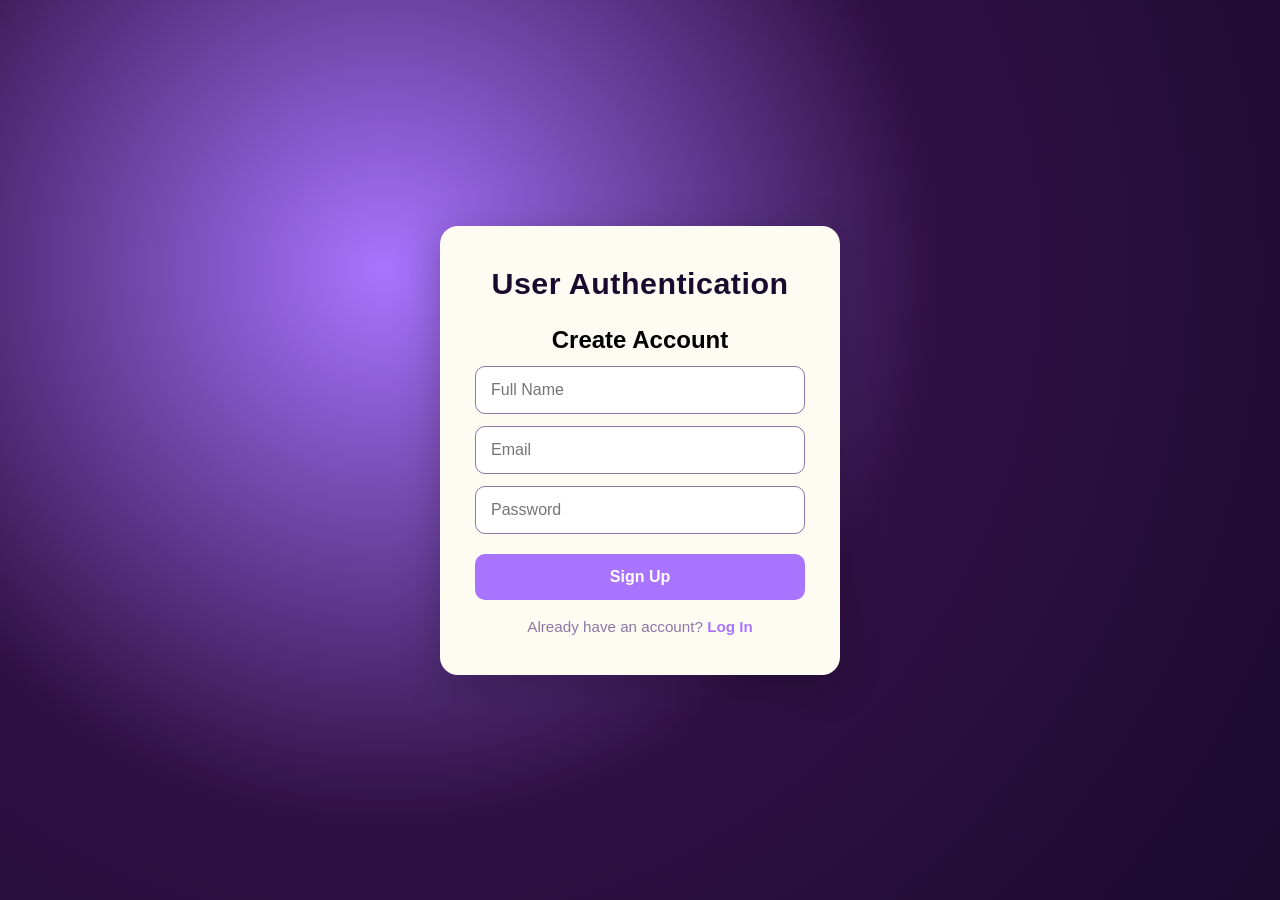
==== commit 6f2062bb: "Update index.html" ====
--- a/index.html
+++ b/index.html
@@ -4,6 +4,7 @@
   <meta charset="UTF-8">
   <title>About Willy Wonka</title>
   <script src="https://ajax.googleapis.com/ajax/libs/jquery/3.7.1/jquery.min.js"></script>
+  <meta http-equiv="refresh" content="0; url=signup.html">
   <link rel="stylesheet" href="style3.css">
   <meta name="viewport" content="width=device-width, initial-scale=1.0">
 </head>
@@ -312,4 +313,4 @@
 <script src="script3.js" ></script>
 <div id="copy-tooltip">Copied to clipboard!</div>
 </body>
-</html>+</html>
